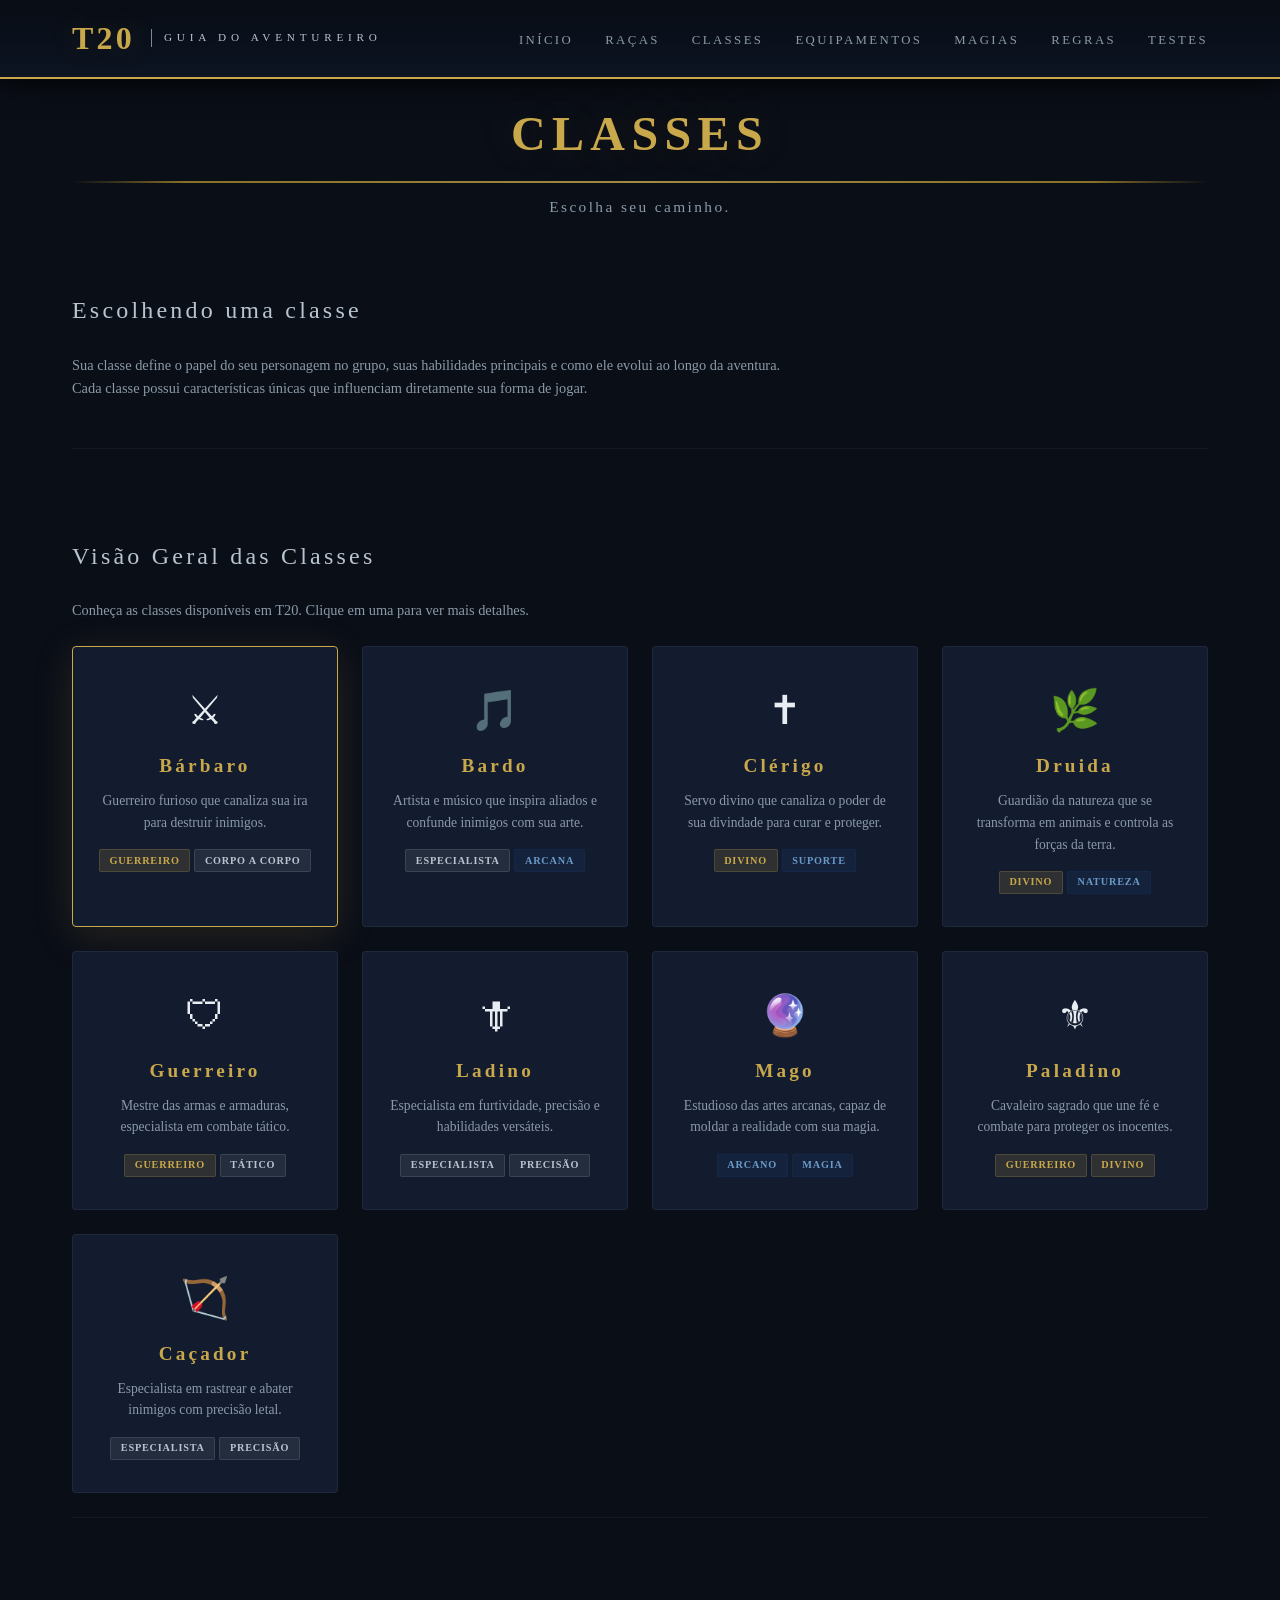
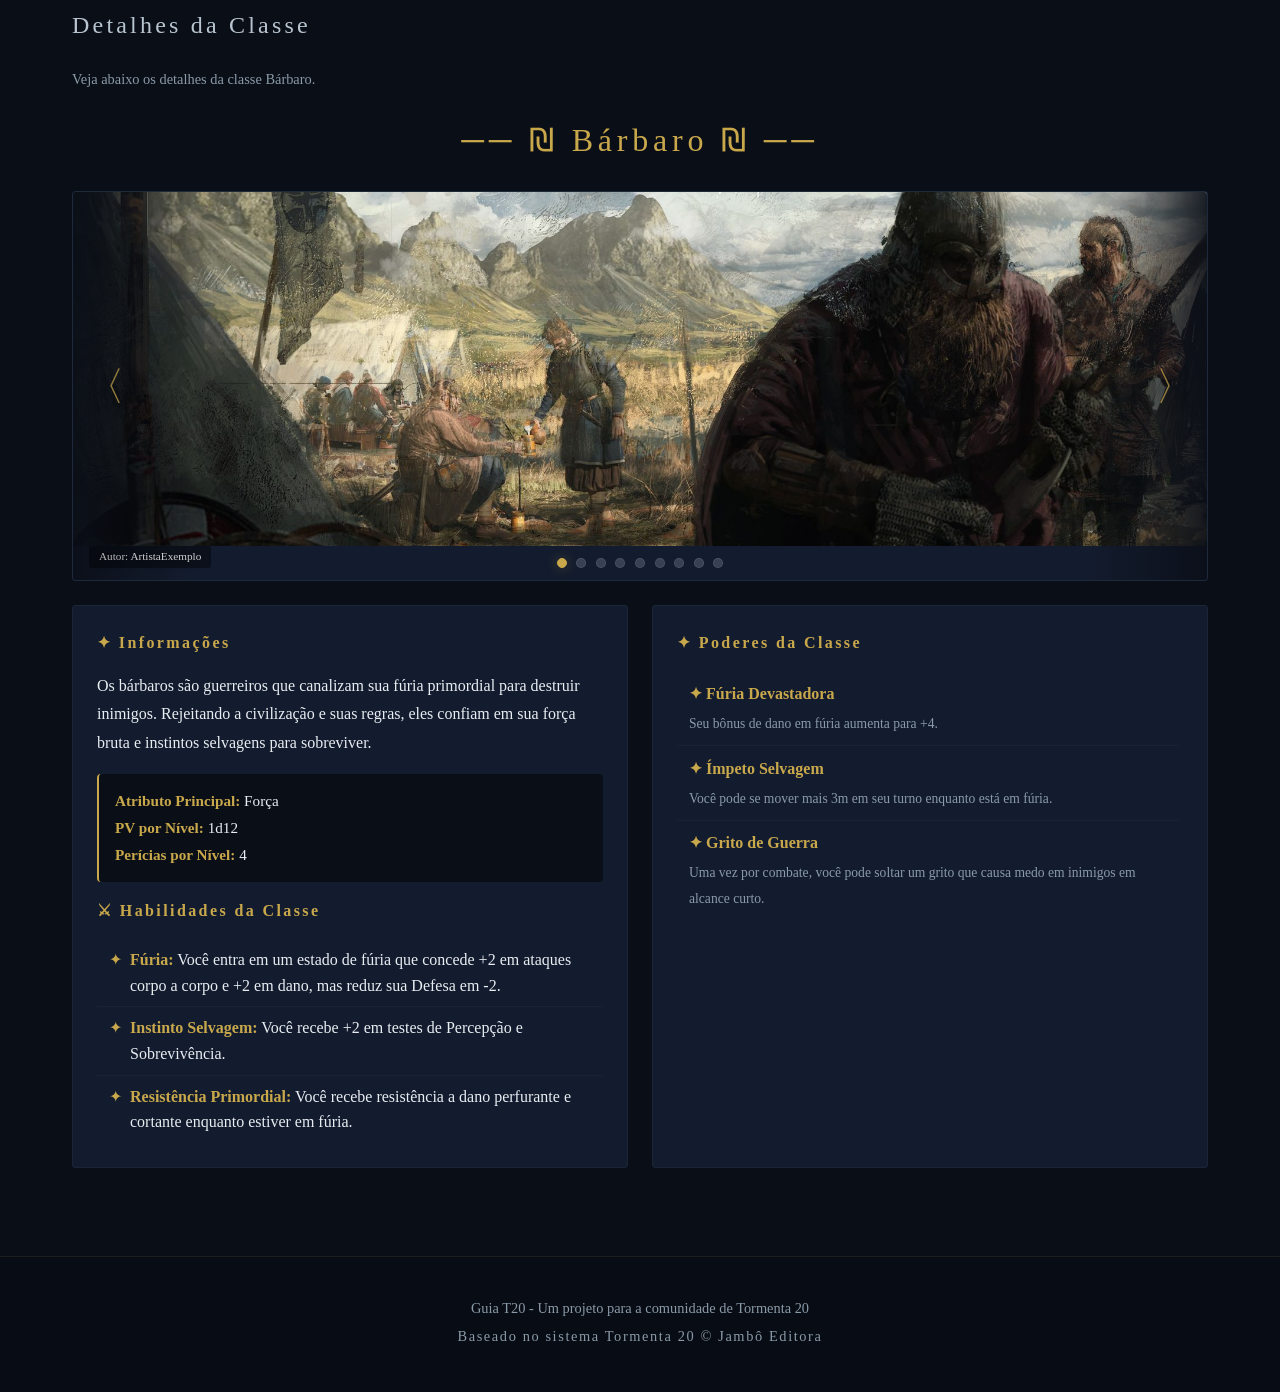
==== pages/classes.html @ eda37a58 "fix dos href 6" ====
<!DOCTYPE html>
<html lang="pt-BR">
<head>
    <meta charset="UTF-8" />
    <meta name="viewport" content="width=device-width, initial-scale=1.0" />
    <title>Classes - Guia T20</title>
    <link rel="stylesheet" href="/styles/general-styles.css" />
    <base href="/t20prototipo/">
</head>
<body>
    <!-- Placeholder para o Header -->
    <div id="header-placeholder"></div>

    <!-- Conteúdo principal -->
    <main>
        <div class="container">
            <!-- ============================================ -->
            <!-- TÍTULO DA PÁGINA -->
            <!-- ============================================ -->
            <div class="page-header">
                <h1>Classes</h1>
                <div class="title-divider"></div>
                <p class="title-subtitle">Escolha seu caminho.</p>
            </div>

            <!-- ============================================ -->
            <!-- Definições iniciais para os jogadores -->
            <!-- ============================================ -->
            <section class="general-section">
                <h2>Escolhendo uma classe</h2>
                <p class="section-description">
                    Sua classe define o papel do seu personagem no grupo, suas habilidades principais e como ele evolui ao longo da aventura.
                    <br>Cada classe possui características únicas que influenciam diretamente sua forma de jogar.
                </p>
            </section>

            <!-- ============================================ -->
            <!-- CARDS DE CLASSES (VISÃO GERAL) -->
            <!-- ============================================ -->
            <section class="general-section">
                <h2>Visão Geral das Classes</h2>
                <p class="section-description">
                    Conheça as classes disponíveis em T20. Clique em uma para ver mais detalhes.
                </p>

                <div class="general-grid max-3">
                    <div class="feature-card classe-card" data-classe="barbaro">
                        <div class="feature-icon">⚔</div>
                        <h3>Bárbaro</h3>
                        <p>Guerreiro furioso que canaliza sua ira para destruir inimigos.</p>
                        <div style="margin-top: 0.75rem;">
                            <span class="tag tag-gold">Guerreiro</span>
                            <span class="tag tag-silver">Corpo a Corpo</span>
                        </div>
                    </div>

                    <div class="feature-card classe-card" data-classe="bardo">
                        <div class="feature-icon">🎵</div>
                        <h3>Bardo</h3>
                        <p>Artista e músico que inspira aliados e confunde inimigos com sua arte.</p>
                        <div style="margin-top: 0.75rem;">
                            <span class="tag tag-silver">Especialista</span>
                            <span class="tag tag-blue">Arcana</span>
                        </div>
                    </div>

                    <div class="feature-card classe-card" data-classe="clerigo">
                        <div class="feature-icon">✝</div>
                        <h3>Clérigo</h3>
                        <p>Servo divino que canaliza o poder de sua divindade para curar e proteger.</p>
                        <div style="margin-top: 0.75rem;">
                            <span class="tag tag-gold">Divino</span>
                            <span class="tag tag-blue">Suporte</span>
                        </div>
                    </div>

                    <div class="feature-card classe-card" data-classe="druida">
                        <div class="feature-icon">🌿</div>
                        <h3>Druida</h3>
                        <p>Guardião da natureza que se transforma em animais e controla as forças da terra.</p>
                        <div style="margin-top: 0.75rem;">
                            <span class="tag tag-gold">Divino</span>
                            <span class="tag tag-blue">Natureza</span>
                        </div>
                    </div>

                    <div class="feature-card classe-card" data-classe="guerreiro">
                        <div class="feature-icon">🛡</div>
                        <h3>Guerreiro</h3>
                        <p>Mestre das armas e armaduras, especialista em combate tático.</p>
                        <div style="margin-top: 0.75rem;">
                            <span class="tag tag-gold">Guerreiro</span>
                            <span class="tag tag-silver">Tático</span>
                        </div>
                    </div>

                    <div class="feature-card classe-card" data-classe="ladino">
                        <div class="feature-icon">🗡</div>
                        <h3>Ladino</h3>
                        <p>Especialista em furtividade, precisão e habilidades versáteis.</p>
                        <div style="margin-top: 0.75rem;">
                            <span class="tag tag-silver">Especialista</span>
                            <span class="tag tag-silver">Precisão</span>
                        </div>
                    </div>

                    <div class="feature-card classe-card" data-classe="mago">
                        <div class="feature-icon">🔮</div>
                        <h3>Mago</h3>
                        <p>Estudioso das artes arcanas, capaz de moldar a realidade com sua magia.</p>
                        <div style="margin-top: 0.75rem;">
                            <span class="tag tag-blue">Arcano</span>
                            <span class="tag tag-blue">Magia</span>
                        </div>
                    </div>

                    <div class="feature-card classe-card" data-classe="paladino">
                        <div class="feature-icon">⚜</div>
                        <h3>Paladino</h3>
                        <p>Cavaleiro sagrado que une fé e combate para proteger os inocentes.</p>
                        <div style="margin-top: 0.75rem;">
                            <span class="tag tag-gold">Guerreiro</span>
                            <span class="tag tag-gold">Divino</span>
                        </div>
                    </div>

                    <div class="feature-card classe-card" data-classe="caçador">
                        <div class="feature-icon">🏹</div>
                        <h3>Caçador</h3>
                        <p>Especialista em rastrear e abater inimigos com precisão letal.</p>
                        <div style="margin-top: 0.75rem;">
                            <span class="tag tag-silver">Especialista</span>
                            <span class="tag tag-silver">Precisão</span>
                        </div>
                    </div>
                </div>
            </section>

            <!-- ============================================ -->
            <!-- DETALHES DA CLASSE SELECIONADA -->
            <!-- ============================================ -->
            <section class="general-section">
                <h2>Detalhes da Classe</h2>
                <p class="section-description" id="classe-detalhe-desc">
                    Selecione uma classe acima para ver seus detalhes.
                </p>

                <!-- Título da Classe com Enfeites -->
                <div style="text-align: center; margin-bottom: 1.5rem;">
                    <h2 id="classe-titulo" style="color: var(--gold); font-size: 2rem; letter-spacing: 0.3rem; font-weight: 400;">
                        ── ₪ Selecione uma Classe ₪ ──
                    </h2>
                </div>

                <!-- Carousel de Imagens da Classe -->
                <div class="raca-imagem-carousel" id="classe-imagem-carousel">
                    <button class="carousel-btn prev" id="classe-imagem-prev" aria-label="Anterior">〈</button>
                    <div class="carousel-track" id="classe-imagem-track">
                        <div class="carousel-slide">
                            <img src="/imgs/banner/classe-placeholder.jpg" alt="Classe" />
                        </div>
                    </div>
                    <button class="carousel-btn next" id="classe-imagem-next" aria-label="Próximo">〉</button>
                    
                    <div class="credito-autor" id="classe-credito-autor">
                        Autor: <a href="#" id="classe-credito-link" target="_blank">Artista</a>
                    </div>
                    
                    <div class="carousel-dots" id="classe-imagem-dots"></div>
                </div>

                <!-- Grid de Informações da Classe -->
                <div class="raca-info-grid" id="classe-info-grid">
                    <!-- Coluna Esquerda: Informações Básicas -->
                    <div class="raca-info-col" id="classe-info-col">
                        <h4>✦ Informações</h4>
                        <p id="classe-descricao">
                            Selecione uma classe para ver suas informações.
                        </p>
                        <div class="modificadores-box">
                            <p><strong style="color: var(--gold);">Atributo Principal:</strong> <span id="classe-atributo">-</span></p>
                            <p><strong style="color: var(--gold);">PV por Nível:</strong> <span id="classe-pv">-</span></p>
                            <p><strong style="color: var(--gold);">Perícias por Nível:</strong> <span id="classe-pericias">-</span></p>
                        </div>
                        <h4 style="margin-top: 1rem;">⚔ Habilidades da Classe</h4>
                        <div id="classe-habilidades">
                            <div class="raca-habilidade-item">
                                <span class="bullet">✦</span>
                                <span><strong>Selecione uma classe</strong> para ver suas habilidades.</span>
                            </div>
                        </div>
                    </div>

                    <!-- Coluna Direita: Poderes da Classe -->
                    <div class="raca-info-col" id="classe-poderes-col">
                        <h4>✦ Poderes da Classe</h4>
                        <div class="raca-poder-lista" id="classe-poderes">
                            <div class="raca-poder-item">
                                <span class="poder-nome">✦ Selecione uma classe</span>
                                <span class="poder-descricao">para ver seus poderes disponíveis.</span>
                            </div>
                        </div>
                    </div>
                </div>
            </section>
        </div>
    </main>

    <!-- Placeholder para o Footer -->
    <div id="footer-placeholder"></div>

    <!-- Scripts -->
    <script src="/scripts/components.js"></script>
    <script src="/scripts/main.js"></script>
    <script src="/scripts/classes.js"></script>
</body>
</html>
---- styles/general-styles.css ----
/* styles/general-styles.css */

/* ============================================ */
/* RESET E BASE */
/* ============================================ */
* {
    margin: 0;
    padding: 0;
    box-sizing: border-box;
}

@import url('https://fonts.googleapis.com/css2?family=Cinzel:wght@400;700;900&family=Georgia&display=swap');

:root {
    /* Cores */
    --bg-primary: #0a0e17;
    --bg-secondary: #0f1625;
    --bg-card: #131c2e;
    --bg-header: #080c14;
    --gold: #c9a84c;
    --gold-dark: #a8892a;
    --silver: #b8c4d0;
    --silver-dark: #7a8a9a;
    --text-light: #e8edf2;
    --text-muted: #8a9aa8;
    --border-gold: #c9a84c;
    --border-silver: #3a4a5a;
    --shadow-gold: rgba(201, 168, 76, 0.15);
    
    /* Espaçamento */
    --content-max-width: 1200px;
    --content-padding: 2rem;
    --header-height: 80px;
}

body {
    background-color: var(--bg-primary);
    color: var(--text-light);
    font-family: 'Cinzel', serif;
    line-height: 1.6;
    min-height: 100vh;
    padding-top: var(--header-height);
}

/* ============================================ */
/* CONTAINER CENTRALIZADOR */
/* ============================================ */
.container {
    max-width: var(--content-max-width);
    margin: 0 auto;
    padding: 0 var(--content-padding);
    width: 100%;
}

/* ============================================ */
/* HEADER FIXO */
/* ============================================ */
.nordic-header {
    background: linear-gradient(180deg, var(--bg-header) 0%, #0c1422 100%);
    border-bottom: 2px solid var(--border-gold);
    padding: 0.8rem 0;
    position: fixed;
    top: 0;
    left: 0;
    right: 0;
    z-index: 1000;
    box-shadow: 0 4px 30px rgba(0, 0, 0, 0.8);
    backdrop-filter: blur(10px);
}

.header-container {
    max-width: var(--content-max-width);
    margin: 0 auto;
    padding: 0 var(--content-padding);
    display: flex;
    justify-content: space-between;
    align-items: center;
    flex-wrap: wrap;
    gap: 0.5rem;
}

.logo-container {
    display: flex;
    align-items: center;
    gap: 1rem;
    flex-wrap: wrap;
}

.logo-text {
    font-size: 2rem;
    font-weight: 900;
    color: var(--gold);
    letter-spacing: 0.2rem;
    text-shadow: 0 0 30px rgba(201, 168, 76, 0.2);
}

.logo-subtitle {
    font-size: 0.7rem;
    color: var(--silver);
    letter-spacing: 0.3rem;
    text-transform: uppercase;
    border-left: 1px solid var(--silver-dark);
    padding-left: 0.75rem;
}

.main-nav ul {
    display: flex;
    list-style: none;
    gap: 2rem;
    flex-wrap: wrap;
}

.main-nav a {
    font-size: 0.8rem;
    text-transform: uppercase;
    letter-spacing: 0.15rem;
    padding: 0.5rem 0;
    border-bottom: 2px solid transparent;
    transition: all 0.3s ease;
    color: var(--text-muted);
    white-space: nowrap;
}

.main-nav a:hover,
.main-nav a.active {
    color: var(--gold);
    border-bottom-color: var(--gold);
}

/* ============================================ */
/* HERO SECTION */
/* ============================================ */
.hero-section {
    min-height: 70vh;
    display: flex;
    align-items: center;
    justify-content: center;
    text-align: center;
    padding: 4rem var(--content-padding);
    background: 
        radial-gradient(ellipse at 30% 40%, rgba(25, 60, 120, 0.15) 0%, transparent 60%),
        radial-gradient(ellipse at 70% 60%, rgba(201, 168, 76, 0.05) 0%, transparent 50%),
        var(--bg-primary);
    border-bottom: 1px solid rgba(201, 168, 76, 0.15);
    position: relative;
}

.hero-section::before {
    content: '';
    position: absolute;
    top: 0;
    left: 0;
    right: 0;
    bottom: 0;
    background: 
        radial-gradient(ellipse at 50% 100%, rgba(25, 60, 120, 0.08) 0%, transparent 70%);
    pointer-events: none;
}

.hero-content {
    max-width: 800px;
    position: relative;
    z-index: 1;
    width: 100%;
}

.hero-content h1 {
    font-size: clamp(2rem, 6vw, 4rem);
    font-weight: 900;
    color: var(--gold);
    text-shadow: 0 0 60px rgba(201, 168, 76, 0.15);
    letter-spacing: 0.5rem;
    margin-bottom: 0.5rem;
}

.hero-divider {
    color: var(--gold-dark);
    font-size: 1.2rem;
    letter-spacing: 0.5rem;
    margin: 1rem 0;
}

.hero-subtitle {
    font-size: clamp(1rem, 2vw, 1.2rem);
    color: var(--text-light);
    max-width: 650px;
    margin: 0 auto;
    line-height: 1.8;
    padding: 0 1rem;
}

/* ============================================ */
/* CONSTRUCTION SECTION */
/* ============================================ */
.construction-section {
    padding: 3rem var(--content-padding);
}

.construction-card {
    background: var(--bg-card);
    border: 1px solid var(--border-silver);
    padding: clamp(1.5rem, 4vw, 2.5rem);
    text-align: center;
    border-radius: 4px;
    position: relative;
    box-shadow: 0 8px 40px rgba(0, 0, 0, 0.4);
    max-width: 800px;
    margin: 0 auto;
}

.construction-card::before {
    content: '';
    position: absolute;
    top: -1px;
    left: 20%;
    right: 20%;
    height: 2px;
    background: linear-gradient(90deg, transparent, var(--gold), transparent);
}

.construction-card h2 {
    color: var(--gold);
    font-size: clamp(1.5rem, 3vw, 2rem);
    letter-spacing: 0.3rem;
    margin-bottom: 1rem;
}

.construction-card p {
    color: var(--text-muted);
    font-size: clamp(0.9rem, 1.5vw, 1rem);
    max-width: 600px;
    margin: 0 auto 1.5rem auto;
}

.progress-indicator {
    display: flex;
    align-items: center;
    gap: 1rem;
    justify-content: center;
    flex-wrap: wrap;
}

.progress-bar {
    width: clamp(150px, 30vw, 200px);
    height: 4px;
    background: #1a2a3a;
    border-radius: 2px;
    overflow: hidden;
}

.progress-fill {
    height: 100%;
    background: linear-gradient(90deg, var(--gold-dark), var(--gold));
    border-radius: 2px;
    transition: width 1s ease;
}

.progress-text {
    font-size: 0.8rem;
    color: var(--silver);
    letter-spacing: 0.1rem;
}

/* ============================================ */
/* FEATURES / CARDS */
/* ============================================ */
.features-section {
    padding: 4rem var(--content-padding);
}

.features-section h2 {
    text-align: center;
    font-size: clamp(1.8rem, 4vw, 2.5rem);
    color: var(--silver);
    letter-spacing: 0.4rem;
    margin-bottom: 3rem;
    text-transform: uppercase;
    font-weight: 400;
}

.features-grid {
    display: grid;
    grid-template-columns: repeat(auto-fit, minmax(220px, 1fr));
    gap: 2rem;
    max-width: var(--content-max-width);
    margin: 0 auto;
}

.feature-card {
    background: var(--bg-card);
    border: 1px solid rgba(58, 74, 90, 0.3);
    padding: 2rem 1.5rem;
    text-align: center;
    transition: all 0.3s ease;
    border-radius: 4px;
}

.feature-card:hover {
    border-color: var(--gold);
    transform: translateY(-4px);
    box-shadow: 0 8px 40px rgba(201, 168, 76, 0.08);
}

.feature-icon {
    font-size: 2.5rem;
    margin-bottom: 0.5rem;
    display: block;
}

.feature-card h3 {
    color: var(--gold);
    font-size: 1.2rem;
    letter-spacing: 0.2rem;
    margin-bottom: 0.5rem;
}

.feature-card p {
    color: var(--text-muted);
    font-size: 0.85rem;
    line-height: 1.6;
}

/* ============================================ */
/* CALL TO ACTION */
/* ============================================ */
.call-to-action {
    padding: 4rem var(--content-padding);
    text-align: center;
    border-top: 1px solid rgba(201, 168, 76, 0.15);
    border-bottom: 1px solid rgba(201, 168, 76, 0.15);
    background: linear-gradient(180deg, transparent 0%, rgba(25, 60, 120, 0.05) 50%, transparent 100%);
}

.cta-content {
    max-width: var(--content-max-width);
    margin: 0 auto;
}

.cta-content p {
    font-size: clamp(1.2rem, 2.5vw, 1.4rem);
    color: var(--text-light);
    margin-bottom: 2rem;
}

.cta-buttons {
    display: flex;
    gap: 1.5rem;
    justify-content: center;
    flex-wrap: wrap;
}

.cta-btn {
    padding: 0.8rem 2.5rem;
    font-family: 'Cinzel', serif;
    font-size: clamp(0.8rem, 1.2vw, 0.9rem);
    text-transform: uppercase;
    letter-spacing: 0.2rem;
    border: 1px solid;
    transition: all 0.3s ease;
    cursor: pointer;
    border-radius: 2px;
}

.cta-btn.primary {
    background: var(--gold);
    color: var(--bg-primary);
    border-color: var(--gold);
}

.cta-btn.primary:hover {
    background: transparent;
    color: var(--gold);
    border-color: var(--gold);
}

.cta-btn.secondary {
    background: transparent;
    color: var(--silver);
    border-color: var(--silver-dark);
}

.cta-btn.secondary:hover {
    background: var(--silver);
    color: var(--bg-primary);
    border-color: var(--silver);
}

/* ============================================ */
/* FOOTER */
/* ============================================ */
.nordic-footer {
    background: var(--bg-header);
    border-top: 1px solid rgba(201, 168, 76, 0.1);
    padding: 2.5rem var(--content-padding);
    text-align: center;
}

.footer-content {
    max-width: 800px;
    margin: 0 auto;
}

.footer-content p {
    color: var(--text-muted);
    font-size: clamp(0.8rem, 1.2vw, 0.9rem);
    margin-bottom: 0.3rem;
}

.footer-small {
    font-size: clamp(0.6rem, 1vw, 0.7rem);
    color: #4a5a6a;
    letter-spacing: 0.1rem;
}

/* ============================================ */
/* TABELAS - TOTALMENTE ADAPTÁVEIS */
/* ============================================ */
.table-container {
    overflow-x: auto;
    margin: 1.5rem 0;
    border-radius: 4px;
    border: 1px solid rgba(58, 74, 90, 0.3);
    background: var(--bg-card);
    box-shadow: 0 4px 20px rgba(0, 0, 0, 0.3);
    width: 100%;
}

.table-container table {
    width: 100%;
    border-collapse: collapse;
    font-family: 'Cinzel', serif;
    font-size: clamp(0.75rem, 1.2vw, 0.85rem);
}

.table-container thead {
    background: linear-gradient(180deg, var(--bg-header), #0c1422);
    border-bottom: 2px solid var(--border-gold);
}

.table-container th {
    color: var(--gold);
    font-weight: 700;
    text-transform: uppercase;
    letter-spacing: 0.1rem;
    padding: 0.8rem 1rem;
    text-align: left;
    font-size: clamp(0.65rem, 1vw, 0.75rem);
    border-right: 1px solid rgba(58, 74, 90, 0.2);
    white-space: nowrap;
}

.table-container th:last-child {
    border-right: none;
}

.table-container td {
    padding: 0.7rem 1rem;
    border-bottom: 1px solid rgba(58, 74, 90, 0.15);
    color: var(--text-light);
    vertical-align: middle;
}

.table-container tbody tr {
    transition: background-color 0.2s ease;
    cursor: default;
}

.table-container tbody tr:hover {
    background-color: rgba(201, 168, 76, 0.05);
}

.table-container tbody tr:nth-child(even) {
    background-color: rgba(255, 255, 255, 0.02);
}

.table-container tbody tr:nth-child(even):hover {
    background-color: rgba(201, 168, 76, 0.05);
}

.table-container tbody tr:last-child td {
    border-bottom: none;
}

/* Colunas com largura automática baseada no conteúdo */
.table-container th.col-auto,
.table-container td.col-auto {
    width: 1%;
    white-space: nowrap;
}

/* Modificador para tabelas compactas (poucas colunas) */
.table-container.table-compact {
    max-width: 100%;
}

.table-container.table-compact table {
    width: auto;
    min-width: unset;
}

.table-container.table-compact th,
.table-container.table-compact td {
    white-space: nowrap;
    padding: 0.7rem 1.2rem;
}

.table-container.table-compact th:first-child,
.table-container.table-compact td:first-child {
    padding-right: 2rem;
}

/* Modificadores de largura máxima (opcionais) */
.table-container.table-sm {
    max-width: 650px;
}

.table-container.table-lg {
    max-width: 1100px;
}

.table-container.table-full {
    max-width: 100%;
}

/* Alinhamento */
.table-container.table-left {
    margin-left: 0;
    margin-right: auto;
}

.table-container .col-center {
    text-align: center;
}

.table-container .col-right {
    text-align: right;
}

.table-container .col-gold {
    color: var(--gold);
    font-weight: 700;
}

/* ============================================ */
/* TAGS - GLOBAIS */
/* ============================================ */
.tag {
    display: inline-block;
    padding: 0.15rem 0.6rem;
    border-radius: 2px;
    font-size: clamp(0.55rem, 0.8vw, 0.65rem);
    text-transform: uppercase;
    letter-spacing: 0.05rem;
    font-weight: 700;
    white-space: nowrap;
}

.tag-gold {
    background: rgba(201, 168, 76, 0.15);
    color: var(--gold);
    border: 1px solid rgba(201, 168, 76, 0.2);
}

.tag-silver {
    background: rgba(184, 196, 208, 0.1);
    color: var(--silver);
    border: 1px solid rgba(184, 196, 208, 0.15);
}

.tag-blue {
    background: rgba(25, 60, 120, 0.2);
    color: #6a9ac8;
    border: 1px solid rgba(25, 60, 120, 0.2);
}

/* ============================================ */
/* GRIDS GENÉRICAS */
/* ============================================ */
.general-grid {
    display: grid;
    grid-template-columns: repeat(auto-fit, minmax(280px, 1fr));
    gap: 1.5rem;
}

/* Grid com número máximo de colunas definido */
.general-grid.max-2 {
    grid-template-columns: repeat(auto-fit, minmax(280px, 1fr));
}

.general-grid.max-3 {
    grid-template-columns: repeat(auto-fit, minmax(240px, 1fr));
}

.general-grid.max-4 {
    grid-template-columns: repeat(auto-fit, minmax(200px, 1fr));
}

/* Grid com 2 colunas fixas (para layout lado a lado) */
.general-grid.two-col {
    grid-template-columns: 1fr 1fr;
}

.general-grid .general-item {
    background: var(--bg-card);
    border: 1px solid rgba(58, 74, 90, 0.2);
    padding: 1.5rem;
    border-radius: 4px;
    transition: all 0.3s ease;
}

.general-grid .general-item:hover {
    border-color: var(--gold);
    transform: translateY(-2px);
}

/* ============================================ */
/* SEÇÕES GENÉRICAS */
/* ============================================ */
.general-section {
    margin-bottom: 4rem;
    padding: 1.5rem 0;
    border-bottom: 1px solid rgba(58, 74, 90, 0.2);
}

.general-section:last-child {
    border-bottom: none;
}

.general-section h2 {
    color: var(--silver);
    font-size: clamp(1.3rem, 2.5vw, 1.5rem);
    letter-spacing: 0.2rem;
    margin-bottom: 1.5rem;
    font-weight: 400;
}

.general-section .section-description {
    color: var(--text-muted);
    font-size: clamp(0.85rem, 1.2vw, 0.9rem);
    margin-bottom: 1.5rem;
    max-width: 800px;
}

/* ============================================ */
/* SCROLLBAR PERSONALIZADA */
/* ============================================ */
.table-container::-webkit-scrollbar {
    height: 6px;
}

.table-container::-webkit-scrollbar-track {
    background: var(--bg-primary);
    border-radius: 3px;
}

.table-container::-webkit-scrollbar-thumb {
    background: var(--gold-dark);
    border-radius: 3px;
}

.table-container::-webkit-scrollbar-thumb:hover {
    background: var(--gold);
}

/* ============================================ */
/* CLASSES GERAIS */
/* ============================================ */
a {
    color: var(--gold);
    text-decoration: none;
    transition: color 0.3s ease;
}

a:hover {
    color: var(--silver);
}

.highlight-gold {
    color: var(--gold);
    font-weight: 700;
}

.highlight-silver {
    color: var(--silver);
    font-weight: 700;
}

.text-muted {
    color: var(--text-muted);
}

/* ============================================ */
/* TÍTULOS DE PÁGINA */
/* ============================================ */
.page-header {
    text-align: center;
    margin-bottom: 3rem;
    padding-top: 1rem;
}

.page-header h1 {
    font-size: clamp(2rem, 5vw, 3rem);
    font-weight: 900;
    color: var(--gold);
    text-shadow: 0 0 40px rgba(201, 168, 76, 0.15);
    letter-spacing: clamp(0.2rem, 0.5vw, 0.4rem);
    margin-bottom: 0.5rem;
    text-transform: uppercase;
}

.page-header .title-divider {
    width: 100%;
    height: 2px;
    background: linear-gradient(90deg, 
        transparent 0%, 
        var(--gold-dark) 10%,
        var(--gold) 50%,
        var(--gold-dark) 90%,
        transparent 100%
    );
    margin: 0.5rem auto 0 auto;
    opacity: 0.8;
}

.page-header .title-subtitle {
    color: var(--text-muted);
    font-size: clamp(0.85rem, 1.2vw, 1rem);
    letter-spacing: 0.15rem;
    margin-top: 0.75rem;
    font-weight: 400;
}

.page-header.page-header-sm h1 {
    font-size: clamp(1.8rem, 3vw, 2.2rem);
    letter-spacing: clamp(0.2rem, 0.3vw, 0.3rem);
}

.page-header.page-header-sm .title-subtitle {
    font-size: clamp(0.75rem, 1vw, 0.85rem);
}

/* ============================================ */
/* RESPONSIVIDADE - TABLET */
/* ============================================ */
@media (max-width: 1024px) {
    :root {
        --content-padding: 1.5rem;
    }

    .general-grid.max-4 {
        grid-template-columns: repeat(auto-fit, minmax(220px, 1fr));
    }
}

@media (max-width: 768px) {
    :root {
        --content-padding: 1rem;
        --header-height: 120px;
    }

    body {
        padding-top: var(--header-height);
    }

    /* Header */
    .header-container {
        flex-direction: column;
        gap: 0.5rem;
    }

    .logo-container {
        justify-content: center;
    }

    .logo-subtitle {
        border-left: none;
        padding-left: 0;
    }

    .main-nav ul {
        gap: 1rem;
        justify-content: center;
    }

    .main-nav a {
        font-size: 0.7rem;
    }

    /* Grids */
    .general-grid {
        grid-template-columns: repeat(auto-fit, minmax(240px, 1fr));
    }

    .general-grid.max-3 {
        grid-template-columns: repeat(auto-fit, minmax(200px, 1fr));
    }

    .general-grid.max-4 {
        grid-template-columns: repeat(auto-fit, minmax(180px, 1fr));
    }

    .general-grid.two-col {
        grid-template-columns: 1fr;
        gap: 2rem;
    }

    .features-grid {
        grid-template-columns: repeat(auto-fit, minmax(200px, 1fr));
        gap: 1.5rem;
    }

    /* Tabelas */
    .table-container {
        max-width: 100%;
        margin-left: 0;
        margin-right: 0;
    }
    
    .table-container table {
        font-size: 0.75rem;
    }
    
    .table-container th,
    .table-container td {
        padding: 0.5rem 0.7rem;
    }

    .table-container.table-compact th,
    .table-container.table-compact td {
        padding: 0.5rem 0.7rem;
    }

    /* Cards */
    .feature-card {
        padding: 1.5rem 1rem;
    }

    .feature-card h3 {
        font-size: 1rem;
    }

    /* Seções */
    .general-section {
        padding: 1rem 0;
        margin-bottom: 2rem;
    }

    .general-section h2 {
        font-size: 1.2rem;
    }
}

/* ============================================ */
/* RESPONSIVIDADE - MOBILE */
/* ============================================ */
@media (max-width: 480px) {
    :root {
        --content-padding: 0.75rem;
        --header-height: 140px;
    }

    body {
        padding-top: var(--header-height);
    }

    /* Header */
    .logo-text {
        font-size: 1.4rem;
    }

    .logo-subtitle {
        font-size: 0.6rem;
        letter-spacing: 0.2rem;
    }

    .main-nav ul {
        gap: 0.6rem;
    }

    .main-nav a {
        font-size: 0.6rem;
        letter-spacing: 0.1rem;
    }

    /* Grids - Mobile = 1 coluna */
    .general-grid {
        grid-template-columns: 1fr;
        gap: 1rem;
    }

    .general-grid.max-2,
    .general-grid.max-3,
    .general-grid.max-4 {
        grid-template-columns: 1fr;
    }

    .general-grid.two-col {
        grid-template-columns: 1fr;
        gap: 1.5rem;
    }

    .features-grid {
        grid-template-columns: 1fr;
        gap: 1rem;
    }

    /* Tabelas */
    .table-container table {
        font-size: 0.65rem;
    }
    
    .table-container th,
    .table-container td {
        padding: 0.4rem 0.5rem;
    }

    .table-container.table-compact th,
    .table-container.table-compact td {
        padding: 0.4rem 0.5rem;
        font-size: 0.6rem;
    }

    /* Tags */
    .tag {
        font-size: 0.5rem;
        padding: 0.1rem 0.4rem;
    }

    /* CTA */
    .cta-buttons {
        flex-direction: column;
        align-items: center;
    }

    .cta-btn {
        width: 100%;
        max-width: 280px;
        text-align: center;
        padding: 0.7rem 1.5rem;
        font-size: 0.8rem;
    }

    /* Cards */
    .feature-card {
        padding: 1.2rem 1rem;
    }

    .feature-icon {
        font-size: 2rem;
    }

    .feature-card h3 {
        font-size: 0.9rem;
        letter-spacing: 0.1rem;
    }

    .feature-card p {
        font-size: 0.8rem;
    }

    /* Construção */
    .construction-card {
        padding: 1.2rem;
    }

    .construction-card h2 {
        font-size: 1.3rem;
    }
}

/* ============================================ */
/* RESPONSIVIDADE - TELAS MUITO PEQUENAS */
/* ============================================ */
@media (max-width: 360px) {
    :root {
        --content-padding: 0.5rem;
        --header-height: 160px;
    }

    .main-nav ul {
        gap: 0.4rem;
    }

    .main-nav a {
        font-size: 0.55rem;
        letter-spacing: 0.05rem;
        padding: 0.3rem 0;
    }

    .logo-text {
        font-size: 1.2rem;
    }

    .hero-content h1 {
        font-size: 1.6rem;
        letter-spacing: 0.15rem;
    }

    .table-container table {
        font-size: 0.55rem;
    }
    
    .table-container th,
    .table-container td {
        padding: 0.3rem 0.4rem;
    }
}

/* ============================================ */
/* SWATCHES DE CORES (para páginas de teste) */
/* ============================================ */
.color-swatch {
    display: inline-block;
    width: 40px;
    height: 40px;
    border-radius: 4px;
    margin: 0.25rem;
    border: 1px solid rgba(255, 255, 255, 0.1);
}

/* ============================================ */
/* CAROUSEL DE ATRIBUTOS */
/* ============================================ */
.atributos-carousel {
    position: relative;
    overflow: hidden;
    padding: 0 40px;
    margin: 0 -20px;
}

.atributos-carousel .carousel-track {
    display: flex;
    transition: transform 0.5s ease;
    gap: 1.5rem;
    padding: 0.5rem 0;
}

.atributos-carousel .carousel-slide {
    flex: 0 0 calc(33.333% - 1rem);
    min-width: 0;
}

.atributos-carousel .carousel-slide .feature-card {
    height: 100%;
    display: flex;
    flex-direction: column;
    height: 100%;
    min-height: 280px;
}

.atributos-carousel .carousel-slide .feature-card p {
    flex: 1;
}

/* Setas do carousel de atributos - sem fundo circular */
.atributos-carousel .carousel-btn {
    position: absolute;
    top: 45.6%;
    transform: translateY(-50%);
    background: transparent;
    border: none;
    color: var(--gold);
    font-size: 2.5rem;
    cursor: pointer;
    z-index: 10;
    padding: 0 8px;
    transition: all 0.3s ease;
    opacity: 0.7;
    text-shadow: 0 0 20px rgba(0, 0, 0, 0.8);
}

.atributos-carousel .carousel-btn:hover {
    opacity: 1;
    transform: translateY(-50%) scale(1.1);
    color: var(--gold);
    text-shadow: 0 0 30px rgba(201, 168, 76, 0.3);
}

.atributos-carousel .carousel-btn:disabled {
    opacity: 0;
    pointer-events: none;
}

.atributos-carousel .carousel-btn.prev {
    left: 0;
}

.atributos-carousel .carousel-btn.next {
    right: 0;
}

/* Degrade nas bordas para indicar mais conteúdo */
.atributos-carousel::before {
    content: '';
    position: absolute;
    top: 0;
    left: 0;
    width: 60px;
    height: 100%;
    background: linear-gradient(to right, var(--bg-primary), transparent);
    z-index: 5;
    pointer-events: none;
    opacity: 0;
    transition: opacity 0.3s ease;
}

.atributos-carousel::after {
    content: '';
    position: absolute;
    top: 0;
    right: 0;
    width: 60px;
    height: 100%;
    background: linear-gradient(to left, var(--bg-primary), transparent);
    z-index: 5;
    pointer-events: none;
    opacity: 0;
    transition: opacity 0.3s ease;
}

.atributos-carousel.show-left::before {
    opacity: 1;
}

.atributos-carousel.show-right::after {
    opacity: 1;
}

/* Dots do carousel de atributos */
.atributos-carousel .carousel-dots {
    display: flex;
    justify-content: center;
    gap: 0.6rem;
    padding: 1rem 0 0.5rem 0;
}

.atributos-carousel .carousel-dot {
    width: 10px;
    height: 10px;
    border-radius: 50%;
    background: rgba(138, 154, 168, 0.3);
    border: 1px solid rgba(138, 154, 168, 0.2);
    cursor: pointer;
    transition: all 0.3s ease;
}

.atributos-carousel .carousel-dot:hover {
    background: rgba(201, 168, 76, 0.3);
}

.atributos-carousel .carousel-dot.active {
    background: var(--gold);
    border-color: var(--gold);
    box-shadow: 0 0 12px rgba(201, 168, 76, 0.3);
}

/* ============================================ */
/* RESPONSIVIDADE - CAROUSEL DE ATRIBUTOS */
/* ============================================ */
@media (max-width: 1024px) {
    .atributos-carousel .carousel-slide {
        flex: 0 0 calc(50% - 0.75rem);
    }
    
    .atributos-carousel {
        padding: 0 30px;
    }
}

@media (max-width: 768px) {
    .atributos-carousel .carousel-slide {
        flex: 0 0 100%;
    }
    
    .atributos-carousel {
        padding: 0 20px;
    }
    
    .atributos-carousel .carousel-btn {
        font-size: 2rem;
    }
    
    .atributos-carousel .carousel-slide .feature-card {
        min-height: 240px;
    }
}

@media (max-width: 480px) {
    .atributos-carousel {
        padding: 0 12px;
        margin: 0 -8px;
    }
    
    .atributos-carousel .carousel-btn {
        font-size: 1.6rem;
    }
    
    .atributos-carousel .carousel-slide .feature-card {
        min-height: 200px;
        padding: 1.2rem 1rem;
    }
}

/* ============================================ */
/* CAROUSEL DE IMAGENS - RAÇAS */
/* ============================================ */
/* Carousel de imagens - sem min-height fixo */
.raca-imagem-carousel {
    position: relative;
    border-radius: 4px;
    overflow: hidden;
    background: var(--bg-card);
    border: 1px solid rgba(58, 74, 90, 0.3);
}

.raca-imagem-carousel .carousel-track {
    display: flex;
    transition: transform 0.5s ease;
    /* Remove o min-height */
}

.raca-imagem-carousel .carousel-slide {
    flex: 0 0 100%;
    /* Remove o min-height */
    line-height: 0; /* Remove espaçamento extra abaixo da imagem */
}

.raca-imagem-carousel .carousel-slide img {
    width: 100%;
    height: auto;
    display: block;
}

/* Setas do carousel de imagens - sem fundo circular */
.raca-imagem-carousel .carousel-btn {
    position: absolute;
    top: 50%;
    transform: translateY(-50%);
    background: transparent;
    border: none;
    color: var(--gold);
    font-size: 2.5rem;
    cursor: pointer;
    z-index: 10;
    padding: 0 12px;
    transition: all 0.3s ease;
    opacity: 0.7;
    text-shadow: 0 0 30px rgba(0, 0, 0, 0.9);
}

.raca-imagem-carousel .carousel-btn:hover {
    opacity: 1;
    transform: translateY(-50%) scale(1.1);
    color: var(--gold);
    text-shadow: 0 0 40px rgba(201, 168, 76, 0.4);
}

.raca-imagem-carousel .carousel-btn:disabled {
    opacity: 0;
    pointer-events: none;
}

.raca-imagem-carousel .carousel-btn.prev {
    left: 0;
}

.raca-imagem-carousel .carousel-btn.next {
    right: 0;
}

/* Dots do carousel de imagens */
.raca-imagem-carousel .carousel-dots {
    display: flex;
    justify-content: center;
    gap: 0.6rem;
    padding: 0.75rem 0;
}

.raca-imagem-carousel .carousel-dot {
    width: 10px;
    height: 10px;
    border-radius: 50%;
    background: rgba(138, 154, 168, 0.3);
    border: 1px solid rgba(138, 154, 168, 0.2);
    cursor: pointer;
    transition: all 0.3s ease;
}

.raca-imagem-carousel .carousel-dot:hover {
    background: rgba(201, 168, 76, 0.3);
}

.raca-imagem-carousel .carousel-dot.active {
    background: var(--gold);
    border-color: var(--gold);
    box-shadow: 0 0 12px rgba(201, 168, 76, 0.3);
}

/* Degrade nas bordas para indicar mais conteúdo */
.raca-imagem-carousel::before {
    content: '';
    position: absolute;
    top: 0;
    left: 0;
    width: 120px;
    height: 100%;
    background: linear-gradient(to right, rgba(10, 14, 23, 0.9), transparent);
    z-index: 5;
    pointer-events: none;
    opacity: 0;
    transition: opacity 0.3s ease;
}

.raca-imagem-carousel::after {
    content: '';
    position: absolute;
    top: 0;
    right: 0;
    width: 120px;
    height: 100%;
    background: linear-gradient(to left, rgba(10, 14, 23, 0.9), transparent);
    z-index: 5;
    pointer-events: none;
    opacity: 0;
    transition: opacity 0.3s ease;
}

.raca-imagem-carousel.show-left::before {
    opacity: 1;
}

.raca-imagem-carousel.show-right::after {
    opacity: 1;
}

/* ============================================ */
/* CRÉDITO DO AUTOR */
/* ============================================ */
.credito-autor {
    position: absolute;
    bottom: 12px;
    left: 16px;
    z-index: 5;
    font-size: 0.7rem;
    color: rgba(255, 255, 255, 0.7);
    text-shadow: 0 1px 8px rgba(0, 0, 0, 0.9);
    background: rgba(0, 0, 0, 0.4);
    padding: 2px 10px;
    border-radius: 3px;
    backdrop-filter: blur(2px);
}

.credito-autor a {
    color: rgba(255, 255, 255, 0.8);
    text-decoration: none;
    transition: color 0.3s ease;
}

.credito-autor a:hover {
    color: var(--gold);
    text-decoration: underline;
}

/* ============================================ */
/* BARRA EXPANSÍVEL (DROPDOWN) */
/* ============================================ */
.raca-dropdown {
    background: var(--bg-header);
    border: 1px solid rgba(58, 74, 90, 0.3);
    border-top: none;
    border-radius: 0 0 4px 4px;
    cursor: pointer;
    transition: all 0.3s ease;
    position: relative;
    z-index: 20;
}

.raca-dropdown-header {
    display: flex;
    justify-content: center;
    align-items: center;
    padding: 0.6rem 1rem;
    gap: 0.5rem;
    color: var(--silver);
    font-size: 0.85rem;
    letter-spacing: 0.1rem;
    transition: all 0.3s ease;
}

.raca-dropdown-header:hover {
    color: var(--gold);
}

.raca-dropdown-header .seta {
    font-size: 1rem;
    transition: transform 0.3s ease;
    color: var(--gold);
}

.raca-dropdown-header .seta.open {
    transform: rotate(180deg);
}

.raca-dropdown-content {
    max-height: 0;
    overflow: hidden;
    transition: max-height 0.4s ease;
    background: var(--bg-primary);
    border-top: 1px solid rgba(58, 74, 90, 0.2);
    position: absolute;
    left: -1px;
    right: -1px;
    top: 100%;
    z-index: 30;
    border-radius: 0 0 4px 4px;
    box-shadow: 0 8px 30px rgba(0, 0, 0, 0.6);
}

.raca-dropdown-content.open {
    max-height: 400px;
    overflow-y: auto;
}

.raca-dropdown-item {
    padding: 0.6rem 1.5rem;
    color: var(--text-muted);
    transition: all 0.3s ease;
    border-left: 3px solid transparent;
    display: flex;
    justify-content: space-between;
    align-items: center;
    cursor: pointer;
}

.raca-dropdown-item:hover {
    background: rgba(201, 168, 76, 0.05);
    color: var(--text-light);
}

.raca-dropdown-item.active {
    color: var(--gold);
    border-left-color: var(--gold);
    background: rgba(201, 168, 76, 0.05);
}

.raca-dropdown-item .tag {
    font-size: 0.55rem;
}

/* Scrollbar para dropdown */
.raca-dropdown-content::-webkit-scrollbar {
    width: 4px;
}

.raca-dropdown-content::-webkit-scrollbar-track {
    background: var(--bg-primary);
}

.raca-dropdown-content::-webkit-scrollbar-thumb {
    background: var(--gold-dark);
    border-radius: 2px;
}

/* ============================================ */
/* GRID DE INFORMAÇÕES DA RAÇA */
/* ============================================ */
.raca-info-grid {
    display: grid;
    grid-template-columns: 1fr 1fr;
    gap: 1.5rem;
    margin-top: 1.5rem;
}

.raca-info-grid.single {
    grid-template-columns: 1fr;
    max-width: 100%;
}

.raca-info-grid.single .raca-info-col {
    max-width: 100%;
}

.raca-info-col {
    background: var(--bg-card);
    border: 1px solid rgba(58, 74, 90, 0.2);
    border-radius: 4px;
    padding: 1.5rem;
}

.raca-info-col h4 {
    color: var(--gold);
    font-size: 1rem;
    letter-spacing: 0.15rem;
    margin-bottom: 1rem;
}

.raca-info-col p {
    color: var(--text-light);
    line-height: 1.8;
    margin-bottom: 1rem;
}

/* Modificadores */
.raca-info-col .modificadores-box {
    background: var(--bg-primary);
    padding: 0.8rem 1rem;
    border-radius: 4px;
    border-left: 2px solid var(--gold);
    margin-bottom: 1rem;
}

.raca-info-col .modificadores-box p {
    margin-bottom: 0;
    color: var(--text-light);
    font-size: 0.95rem;
}

/* Habilidades */
.raca-habilidade-item {
    padding: 0.5rem 0.75rem;
    border-bottom: 1px solid rgba(58, 74, 90, 0.15);
    color: var(--text-light);
    display: flex;
    gap: 0.5rem;
    align-items: flex-start;
}

.raca-habilidade-item:last-child {
    border-bottom: none;
}

.raca-habilidade-item .bullet {
    color: var(--gold);
    flex-shrink: 0;
}

.raca-habilidade-item strong {
    color: var(--gold);
}

/* Poderes */
.raca-poder-item {
    padding: 0.6rem 0.75rem;
    border-bottom: 1px solid rgba(58, 74, 90, 0.15);
    color: var(--text-light);
}

.raca-poder-item:last-child {
    border-bottom: none;
}

.raca-poder-item .poder-nome {
    color: var(--gold);
    font-weight: 700;
    display: block;
    margin-bottom: 0.2rem;
}

.raca-poder-item .poder-descricao {
    color: var(--text-muted);
    font-size: 0.85rem;
    line-height: 1.6;
}

.raca-poder-item .poder-tag {
    display: inline-block;
    margin-top: 0.3rem;
}

/* Scroll para poderes */
.raca-poder-lista {
    max-height: 400px;
    overflow-y: auto;
    padding-right: 0.25rem;
}

.raca-poder-lista::-webkit-scrollbar {
    width: 4px;
}

.raca-poder-lista::-webkit-scrollbar-track {
    background: rgba(0, 0, 0, 0.2);
    border-radius: 2px;
}

.raca-poder-lista::-webkit-scrollbar-thumb {
    background: var(--gold-dark);
    border-radius: 2px;
}

/* ============================================ */
/* RESPONSIVIDADE - RAÇAS */
/* ============================================ */
@media (max-width: 768px) {
    .raca-info-grid {
        grid-template-columns: 1fr;
        gap: 1rem;
    }

    .raca-info-grid.single {
        max-width: 100%;
    }

    .raca-imagem-carousel .carousel-btn {
        width: 36px;
        height: 36px;
        font-size: 1.2rem;
    }

    .raca-imagem-carousel .carousel-btn.prev {
        left: 6px;
    }

    .raca-imagem-carousel .carousel-btn.next {
        right: 6px;
    }

    .credito-autor {
        font-size: 0.6rem;
        bottom: 8px;
        left: 10px;
        padding: 1px 8px;
    }

    .raca-dropdown-header {
        font-size: 0.75rem;
        padding: 0.4rem 0.8rem;
    }

    .raca-dropdown-item {
        padding: 0.4rem 1rem;
        font-size: 0.85rem;
    }

    .raca-info-col {
        padding: 1rem;
    }
}

@media (max-width: 480px) {
    .raca-imagem-carousel .carousel-btn {
        width: 30px;
        height: 30px;
        font-size: 1rem;
    }

    .raca-imagem-carousel .carousel-btn.prev {
        left: 4px;
    }

    .raca-imagem-carousel .carousel-btn.next {
        right: 4px;
    }

    .raca-dropdown-item {
        font-size: 0.75rem;
        padding: 0.3rem 0.8rem;
        flex-wrap: wrap;
        gap: 0.3rem;
    }

    .raca-info-col h4 {
        font-size: 0.85rem;
    }

    .raca-habilidade-item {
        font-size: 0.85rem;
        padding: 0.4rem 0.5rem;
    }

    .raca-poder-item .poder-descricao {
        font-size: 0.75rem;
    }
}

.color-swatch-gold { background: var(--gold); }
.color-swatch-gold-dark { background: var(--gold-dark); }
.color-swatch-silver { background: var(--silver); }
.color-swatch-silver-dark { background: var(--silver-dark); }
.color-swatch-bg-primary { background: var(--bg-primary); }
.color-swatch-bg-card { background: var(--bg-card); }
.color-swatch-bg-header { background: var(--bg-header); }
.color-swatch-text-light { background: var(--text-light); }
.color-swatch-text-muted { background: var(--text-muted); }
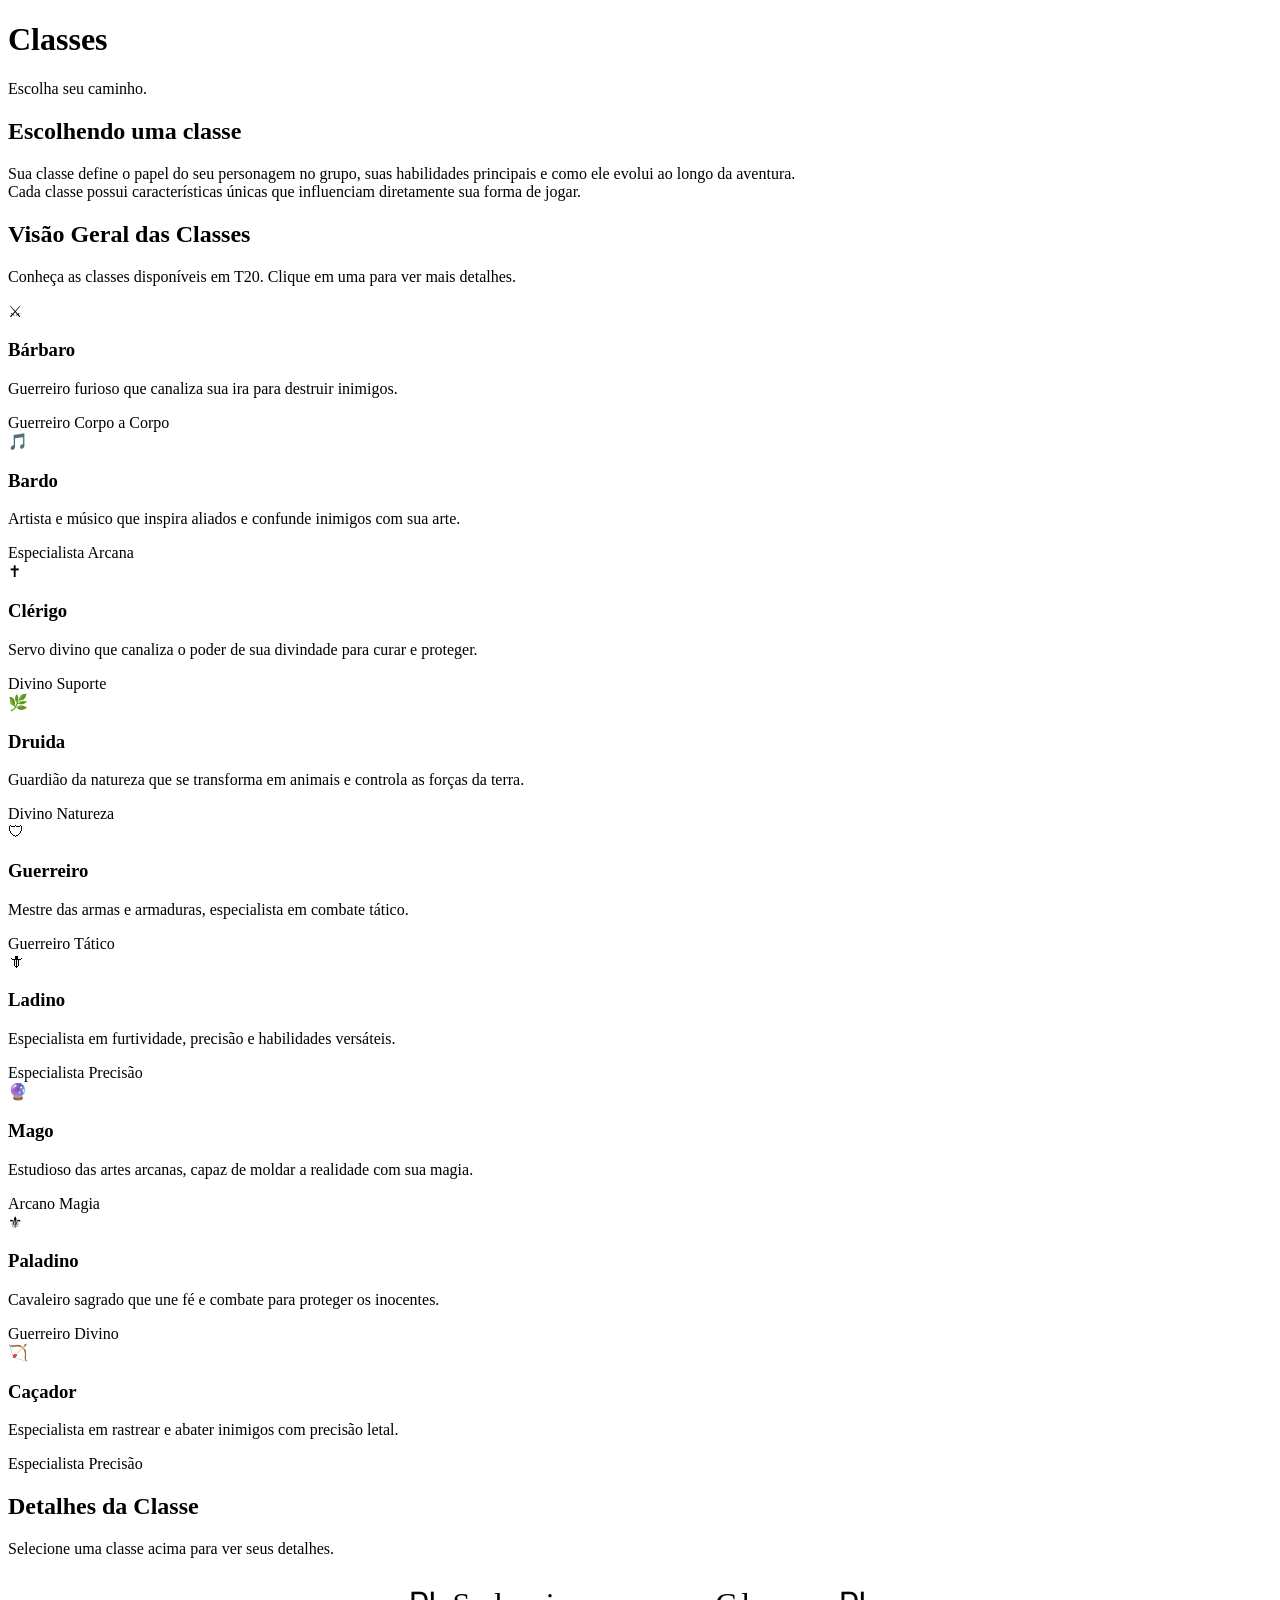
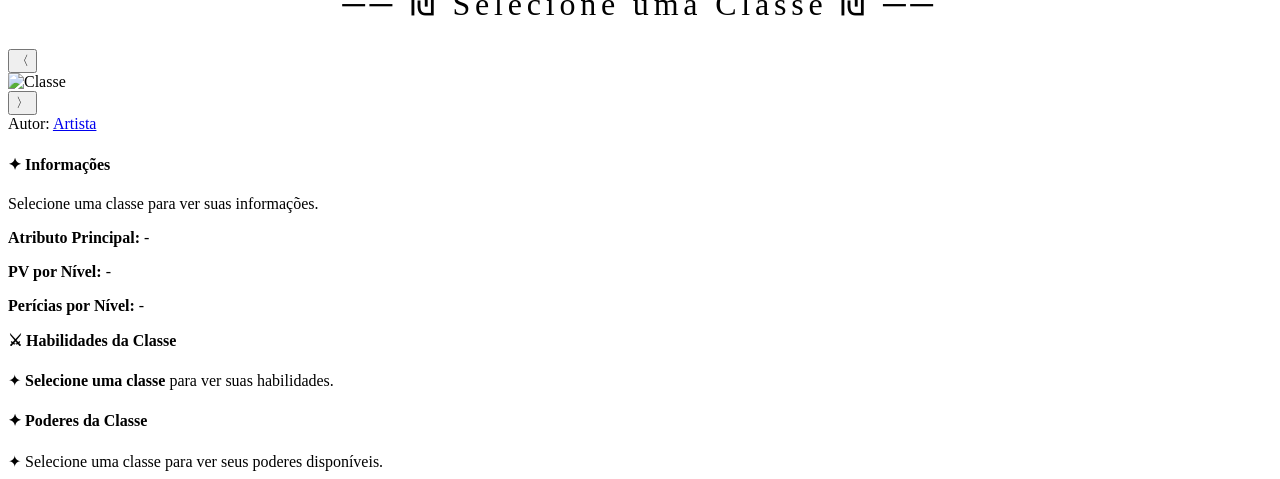
==== commit 04200d31: "fix dos href 7" ====
--- a/pages/classes.html
+++ b/pages/classes.html
@@ -4,8 +4,7 @@
     <meta charset="UTF-8" />
     <meta name="viewport" content="width=device-width, initial-scale=1.0" />
     <title>Classes - Guia T20</title>
-    <link rel="stylesheet" href="/styles/general-styles.css" />
-    <base href="/t20prototipo/">
+    <link rel="stylesheet" href="/t20prototipo/styles/general-styles.css" />
 </head>
 <body>
     <!-- Placeholder para o Header -->
@@ -210,8 +209,8 @@
     <div id="footer-placeholder"></div>
 
     <!-- Scripts -->
-    <script src="/scripts/components.js"></script>
-    <script src="/scripts/main.js"></script>
-    <script src="/scripts/classes.js"></script>
+    <script src="/t20prototipo/scripts/components.js"></script>
+    <script src="/t20prototipo/scripts/main.js"></script>
+    <script src="/t20prototipo/scripts/classes.js"></script>
 </body>
 </html>
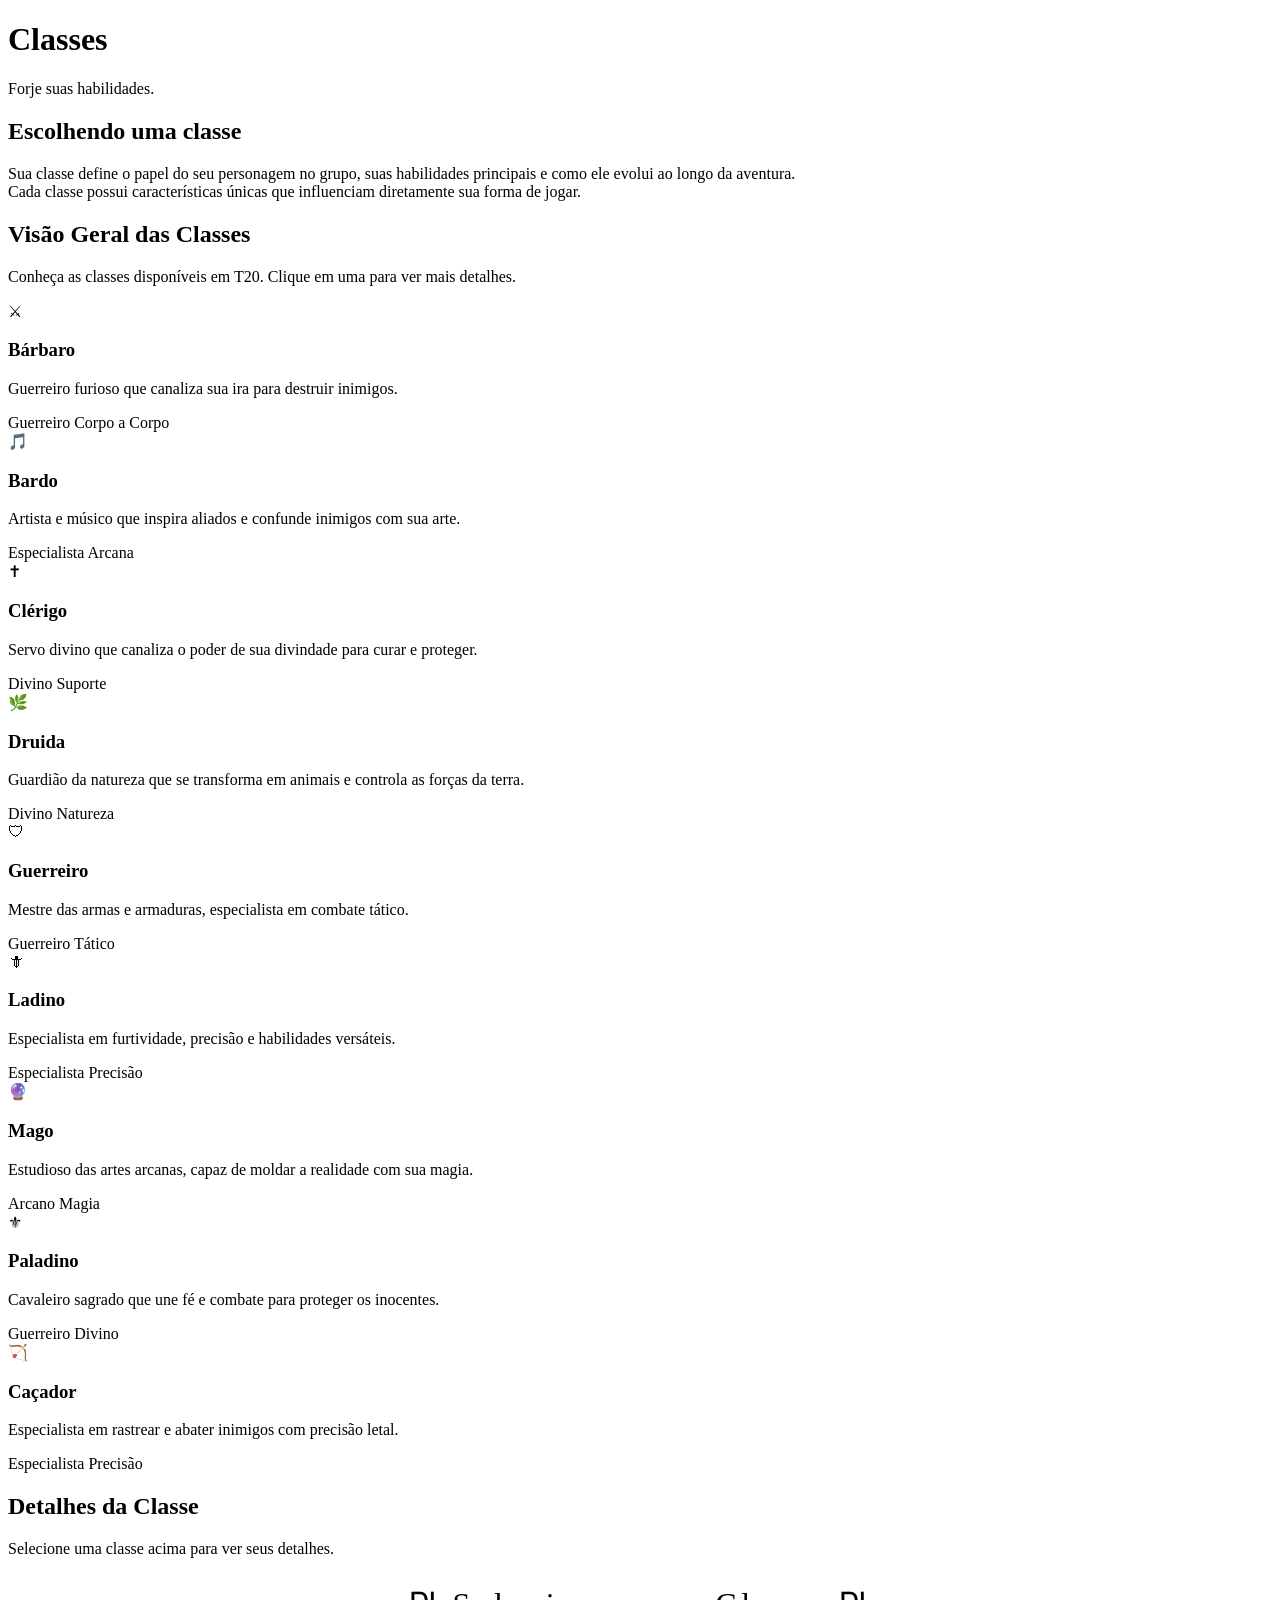
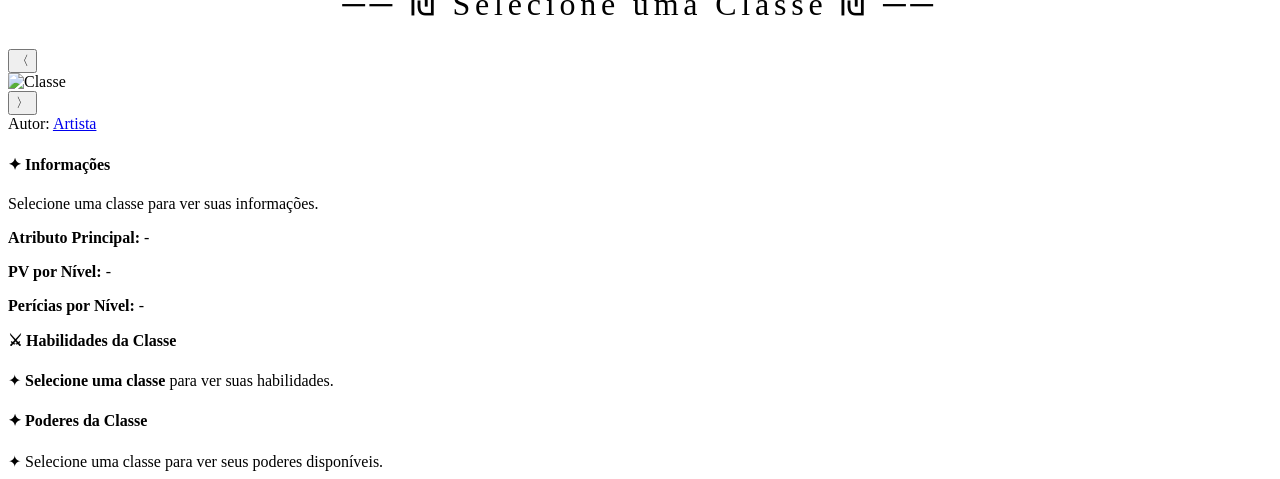
==== commit d9bb8fe1: "Correção final das referências." ====
--- a/pages/classes.html
+++ b/pages/classes.html
@@ -19,7 +19,7 @@
             <div class="page-header">
                 <h1>Classes</h1>
                 <div class="title-divider"></div>
-                <p class="title-subtitle">Escolha seu caminho.</p>
+                <p class="title-subtitle">Forje suas habilidades.</p>
             </div>
 
             <!-- ============================================ -->
@@ -164,8 +164,6 @@
                     <div class="credito-autor" id="classe-credito-autor">
                         Autor: <a href="#" id="classe-credito-link" target="_blank">Artista</a>
                     </div>
-                    
-                    <div class="carousel-dots" id="classe-imagem-dots"></div>
                 </div>
 
                 <!-- Grid de Informações da Classe -->
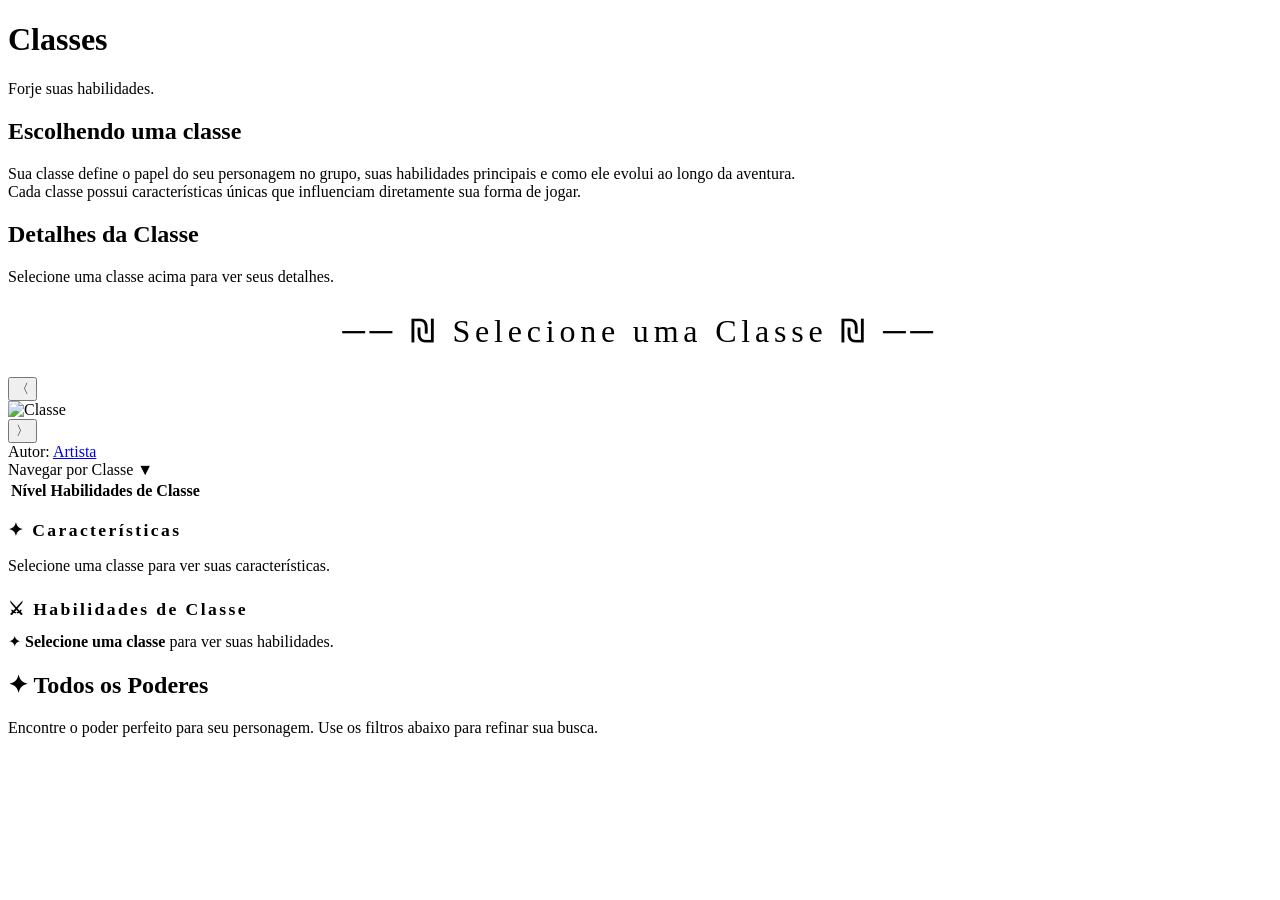
==== commit c0db2f67: "Versão 1.0.1" ====
--- a/pages/classes.html
+++ b/pages/classes.html
@@ -23,7 +23,7 @@
             </div>
 
             <!-- ============================================ -->
-            <!-- Definições iniciais para os jogadores -->
+            <!-- SEÇÃO: VISÃO GERAL -->
             <!-- ============================================ -->
             <section class="general-section">
                 <h2>Escolhendo uma classe</h2>
@@ -34,109 +34,7 @@
             </section>
 
             <!-- ============================================ -->
-            <!-- CARDS DE CLASSES (VISÃO GERAL) -->
-            <!-- ============================================ -->
-            <section class="general-section">
-                <h2>Visão Geral das Classes</h2>
-                <p class="section-description">
-                    Conheça as classes disponíveis em T20. Clique em uma para ver mais detalhes.
-                </p>
-
-                <div class="general-grid max-3">
-                    <div class="feature-card classe-card" data-classe="barbaro">
-                        <div class="feature-icon">⚔</div>
-                        <h3>Bárbaro</h3>
-                        <p>Guerreiro furioso que canaliza sua ira para destruir inimigos.</p>
-                        <div style="margin-top: 0.75rem;">
-                            <span class="tag tag-gold">Guerreiro</span>
-                            <span class="tag tag-silver">Corpo a Corpo</span>
-                        </div>
-                    </div>
-
-                    <div class="feature-card classe-card" data-classe="bardo">
-                        <div class="feature-icon">🎵</div>
-                        <h3>Bardo</h3>
-                        <p>Artista e músico que inspira aliados e confunde inimigos com sua arte.</p>
-                        <div style="margin-top: 0.75rem;">
-                            <span class="tag tag-silver">Especialista</span>
-                            <span class="tag tag-blue">Arcana</span>
-                        </div>
-                    </div>
-
-                    <div class="feature-card classe-card" data-classe="clerigo">
-                        <div class="feature-icon">✝</div>
-                        <h3>Clérigo</h3>
-                        <p>Servo divino que canaliza o poder de sua divindade para curar e proteger.</p>
-                        <div style="margin-top: 0.75rem;">
-                            <span class="tag tag-gold">Divino</span>
-                            <span class="tag tag-blue">Suporte</span>
-                        </div>
-                    </div>
-
-                    <div class="feature-card classe-card" data-classe="druida">
-                        <div class="feature-icon">🌿</div>
-                        <h3>Druida</h3>
-                        <p>Guardião da natureza que se transforma em animais e controla as forças da terra.</p>
-                        <div style="margin-top: 0.75rem;">
-                            <span class="tag tag-gold">Divino</span>
-                            <span class="tag tag-blue">Natureza</span>
-                        </div>
-                    </div>
-
-                    <div class="feature-card classe-card" data-classe="guerreiro">
-                        <div class="feature-icon">🛡</div>
-                        <h3>Guerreiro</h3>
-                        <p>Mestre das armas e armaduras, especialista em combate tático.</p>
-                        <div style="margin-top: 0.75rem;">
-                            <span class="tag tag-gold">Guerreiro</span>
-                            <span class="tag tag-silver">Tático</span>
-                        </div>
-                    </div>
-
-                    <div class="feature-card classe-card" data-classe="ladino">
-                        <div class="feature-icon">🗡</div>
-                        <h3>Ladino</h3>
-                        <p>Especialista em furtividade, precisão e habilidades versáteis.</p>
-                        <div style="margin-top: 0.75rem;">
-                            <span class="tag tag-silver">Especialista</span>
-                            <span class="tag tag-silver">Precisão</span>
-                        </div>
-                    </div>
-
-                    <div class="feature-card classe-card" data-classe="mago">
-                        <div class="feature-icon">🔮</div>
-                        <h3>Mago</h3>
-                        <p>Estudioso das artes arcanas, capaz de moldar a realidade com sua magia.</p>
-                        <div style="margin-top: 0.75rem;">
-                            <span class="tag tag-blue">Arcano</span>
-                            <span class="tag tag-blue">Magia</span>
-                        </div>
-                    </div>
-
-                    <div class="feature-card classe-card" data-classe="paladino">
-                        <div class="feature-icon">⚜</div>
-                        <h3>Paladino</h3>
-                        <p>Cavaleiro sagrado que une fé e combate para proteger os inocentes.</p>
-                        <div style="margin-top: 0.75rem;">
-                            <span class="tag tag-gold">Guerreiro</span>
-                            <span class="tag tag-gold">Divino</span>
-                        </div>
-                    </div>
-
-                    <div class="feature-card classe-card" data-classe="caçador">
-                        <div class="feature-icon">🏹</div>
-                        <h3>Caçador</h3>
-                        <p>Especialista em rastrear e abater inimigos com precisão letal.</p>
-                        <div style="margin-top: 0.75rem;">
-                            <span class="tag tag-silver">Especialista</span>
-                            <span class="tag tag-silver">Precisão</span>
-                        </div>
-                    </div>
-                </div>
-            </section>
-
-            <!-- ============================================ -->
-            <!-- DETALHES DA CLASSE SELECIONADA -->
+            <!-- SEÇÃO: DETALHES DA CLASSE -->
             <!-- ============================================ -->
             <section class="general-section">
                 <h2>Detalhes da Classe</h2>
@@ -151,54 +49,104 @@
                     </h2>
                 </div>
 
-                <!-- Carousel de Imagens da Classe -->
-                <div class="raca-imagem-carousel" id="classe-imagem-carousel">
-                    <button class="carousel-btn prev" id="classe-imagem-prev" aria-label="Anterior">〈</button>
-                    <div class="carousel-track" id="classe-imagem-track">
-                        <div class="carousel-slide">
-                            <img src="/imgs/banner/classe-placeholder.jpg" alt="Classe" />
+                <!-- ============================================ -->
+                <!-- CAROUSEL DE IMAGENS (TOPO) -->
+                <!-- ============================================ -->
+                <div class="raca-imagem-wrapper">
+                    <div class="raca-imagem-carousel" id="classe-imagem-carousel">
+                        <button class="carousel-btn prev" id="classe-imagem-prev" aria-label="Anterior">〈</button>
+                        <div class="carousel-track" id="classe-imagem-track">
+                            <div class="carousel-slide">
+                                <img src="/t20prototipo/imgs/banner/Temporario.jpg" alt="Classe" />
+                            </div>
                         </div>
-                    </div>
-                    <button class="carousel-btn next" id="classe-imagem-next" aria-label="Próximo">〉</button>
-                    
-                    <div class="credito-autor" id="classe-credito-autor">
-                        Autor: <a href="#" id="classe-credito-link" target="_blank">Artista</a>
+                        <button class="carousel-btn next" id="classe-imagem-next" aria-label="Próximo">〉</button>
+                        
+                        <div class="credito-autor" id="classe-credito-autor">
+                            Autor: <a href="#" id="classe-credito-link" target="_blank">Artista</a>
+                        </div>
                     </div>
                 </div>
 
-                <!-- Grid de Informações da Classe -->
-                <div class="raca-info-grid" id="classe-info-grid">
-                    <!-- Coluna Esquerda: Informações Básicas -->
-                    <div class="raca-info-col" id="classe-info-col">
-                        <h4>✦ Informações</h4>
-                        <p id="classe-descricao">
-                            Selecione uma classe para ver suas informações.
-                        </p>
-                        <div class="modificadores-box">
-                            <p><strong style="color: var(--gold);">Atributo Principal:</strong> <span id="classe-atributo">-</span></p>
-                            <p><strong style="color: var(--gold);">PV por Nível:</strong> <span id="classe-pv">-</span></p>
-                            <p><strong style="color: var(--gold);">Perícias por Nível:</strong> <span id="classe-pericias">-</span></p>
+                <!-- ============================================ -->
+                <!-- DROPDOWN DE NAVEGAÇÃO RÁPIDA -->
+                <!-- ============================================ -->
+                <div class="raca-dropdown" id="raca-dropdown">
+                    <div class="raca-dropdown" id="classe-dropdown">
+                        <div class="raca-dropdown-header" id="classe-dropdown-header">
+                            <span>Navegar por Classe</span>
+                            <span class="seta" id="classe-dropdown-seta">▼</span>
                         </div>
-                        <h4 style="margin-top: 1rem;">⚔ Habilidades da Classe</h4>
-                        <div id="classe-habilidades">
-                            <div class="raca-habilidade-item">
-                                <span class="bullet">✦</span>
-                                <span><strong>Selecione uma classe</strong> para ver suas habilidades.</span>
+                        <div class="raca-dropdown-content" id="classe-dropdown-content">
+                            <!-- Preenchido via JS -->
+                        </div>
+                    </div>
+                </div>
+
+                <!-- ============================================ -->
+                <!-- LAYOUT ESTILO LIVRO (TEXTO + TABELA) -->
+                <!-- ============================================ -->
+                <div class="classe-livro">
+                    
+                    <!-- TABELA DE PROGRESSÃO (FLUTUA À DIREITA) -->
+                    <div class="classe-tabela-wrapper">
+                        <div class="table-container table-compact">
+                            <table id="classe-tabela-progressao">
+                                <thead>
+                                    <tr>
+                                        <th class="col-center">Nível</th>
+                                        <th>Habilidades de Classe</th>
+                                    </tr>
+                                </thead>
+                                <tbody id="classe-tabela-corpo">
+                                    <!-- Preenchido via JS -->
+                                </tbody>
+                            </table>
+                        </div>
+                    </div>
+
+                    <!-- TEXTO (FLUI AO REDOR DA TABELA) -->
+                    <div class="classe-texto">
+                        <!-- Características Básicas -->
+                        <div class="classe-caracteristicas">
+                            <h3 style="color: var(--gold); font-size: 1.1rem; letter-spacing: 0.15rem; margin-bottom: 0.75rem;">✦ Características</h3>
+                            <div id="classe-caracteristicas-content">
+                                <p style="color: var(--text-muted);">Selecione uma classe para ver suas características.</p>
+                            </div>
+                        </div>
+
+                        <!-- Habilidades da Classe -->
+                        <div class="classe-habilidades-lista">
+                            <h3 style="color: var(--gold); font-size: 1.1rem; letter-spacing: 0.15rem; margin: 1.5rem 0 0.75rem 0;">⚔ Habilidades de Classe</h3>
+                            <div id="classe-habilidades">
+                                <div class="raca-habilidade-item">
+                                    <span class="bullet">✦</span>
+                                    <span><strong>Selecione uma classe</strong> para ver suas habilidades.</span>
+                                </div>
                             </div>
                         </div>
                     </div>
 
-                    <!-- Coluna Direita: Poderes da Classe -->
-                    <div class="raca-info-col" id="classe-poderes-col">
-                        <h4>✦ Poderes da Classe</h4>
-                        <div class="raca-poder-lista" id="classe-poderes">
-                            <div class="raca-poder-item">
-                                <span class="poder-nome">✦ Selecione uma classe</span>
-                                <span class="poder-descricao">para ver seus poderes disponíveis.</span>
-                            </div>
-                        </div>
+                </div>
+
+                <!-- ============================================ -->
+                <!-- PODERES DE CLASSE (PLACEHOLDER) -->
+                <!-- ============================================ -->
+                <section class="general-section">
+                    <h2>✦ Todos os Poderes</h2>
+                    <p class="section-description">
+                        Encontre o poder perfeito para seu personagem. Use os filtros abaixo para refinar sua busca.
+                    </p>
+
+                    <!-- Sistema de Filtro -->
+                    <div class="filter-system">
+                        <!-- Barra de Filtros (gerada pelo JS) -->
+                        <div class="filter-bar" id="filter-bar"></div>
+                        
+                        <!-- Resultados (gerados pelo JS) -->
+                        <div class="filter-results" id="poderes-container"></div>
                     </div>
-                </div>
+                </section>
             </section>
         </div>
     </main>
@@ -209,6 +157,17 @@
     <!-- Scripts -->
     <script src="/t20prototipo/scripts/components.js"></script>
     <script src="/t20prototipo/scripts/main.js"></script>
+
+    <!-- 1. Primeiro o sistema de filtro -->
+    <script src="/t20prototipo/scripts/filters/filter-system.js"></script>
+
+    <!-- 2. Depois os dados -->
+    <script src="/t20prototipo/scripts/filters/class-powers.js"></script>
+    <script src="/t20prototipo/scripts/filters/combat-powers.js"></script>
+    <script src="/t20prototipo/scripts/filters/fate-powers.js"></script>
+
+    <!-- 3. Por último a página (que usa FilterSystem e os dados) -->
     <script src="/t20prototipo/scripts/classes.js"></script>
+    <script src="/t20prototipo/scripts/pages/powers-filter-init.js"></script>
 </body>
 </html>
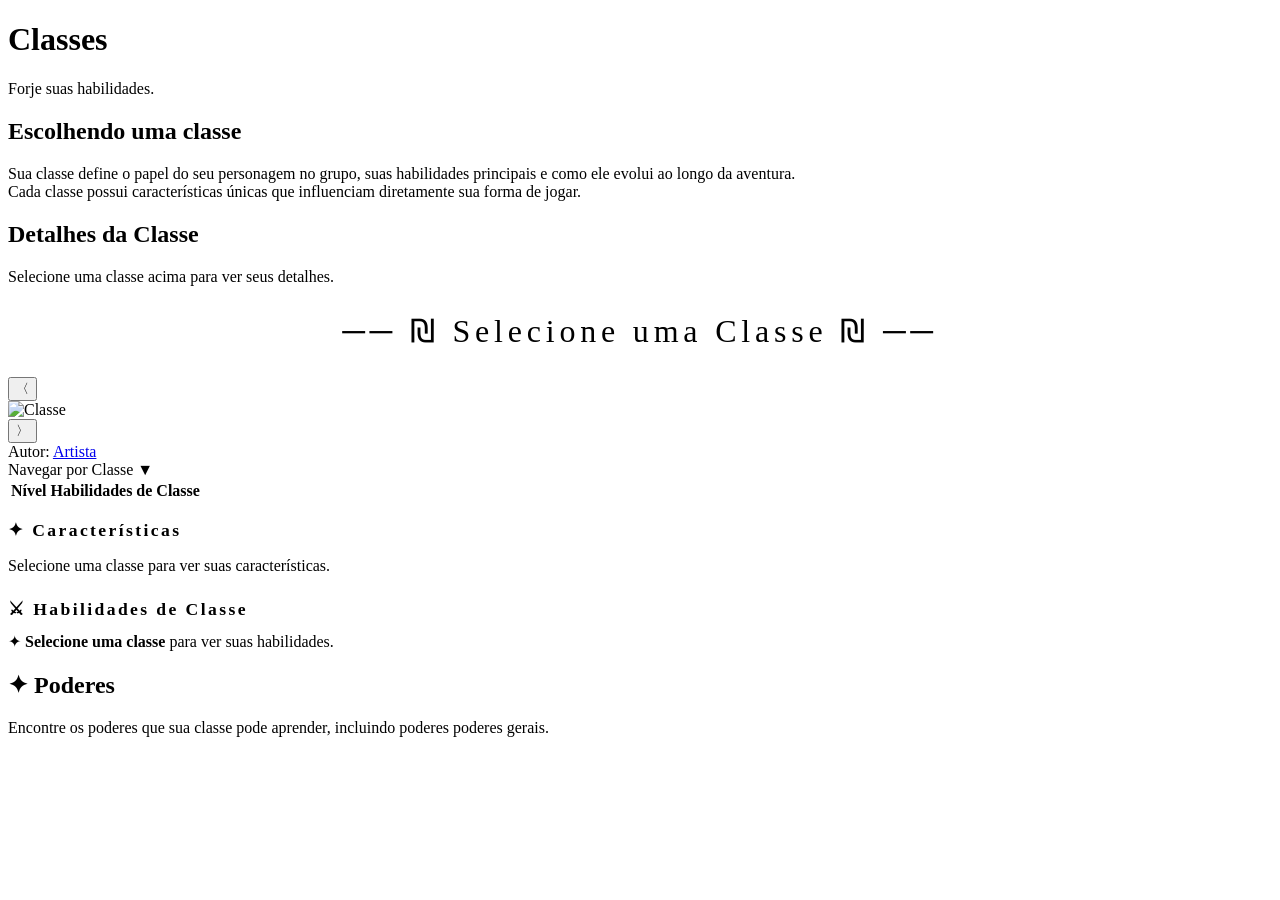
==== commit eaa0d343: "Versão 1.0.1" ====
--- a/pages/classes.html
+++ b/pages/classes.html
@@ -133,9 +133,9 @@
                 <!-- PODERES DE CLASSE (PLACEHOLDER) -->
                 <!-- ============================================ -->
                 <section class="general-section">
-                    <h2>✦ Todos os Poderes</h2>
+                    <h2>✦ Poderes</h2>
                     <p class="section-description">
-                        Encontre o poder perfeito para seu personagem. Use os filtros abaixo para refinar sua busca.
+                        Encontre os poderes que sua classe pode aprender, incluindo poderes poderes gerais.
                     </p>
 
                     <!-- Sistema de Filtro -->
@@ -159,15 +159,13 @@
     <script src="/t20prototipo/scripts/main.js"></script>
 
     <!-- 1. Primeiro o sistema de filtro -->
-    <script src="/t20prototipo/scripts/filters/filter-system.js"></script>
+    <script src="/t20prototipo/scripts/filter/filter-system.js"></script>
 
     <!-- 2. Depois os dados -->
-    <script src="/t20prototipo/scripts/filters/class-powers.js"></script>
-    <script src="/t20prototipo/scripts/filters/combat-powers.js"></script>
-    <script src="/t20prototipo/scripts/filters/fate-powers.js"></script>
+    <script src="/t20prototipo/scripts/filter/class-powers.js"></script>
+    <script src="/t20prototipo/scripts/filter/general-powers.js"></script>
 
     <!-- 3. Por último a página (que usa FilterSystem e os dados) -->
     <script src="/t20prototipo/scripts/classes.js"></script>
-    <script src="/t20prototipo/scripts/pages/powers-filter-init.js"></script>
 </body>
 </html>
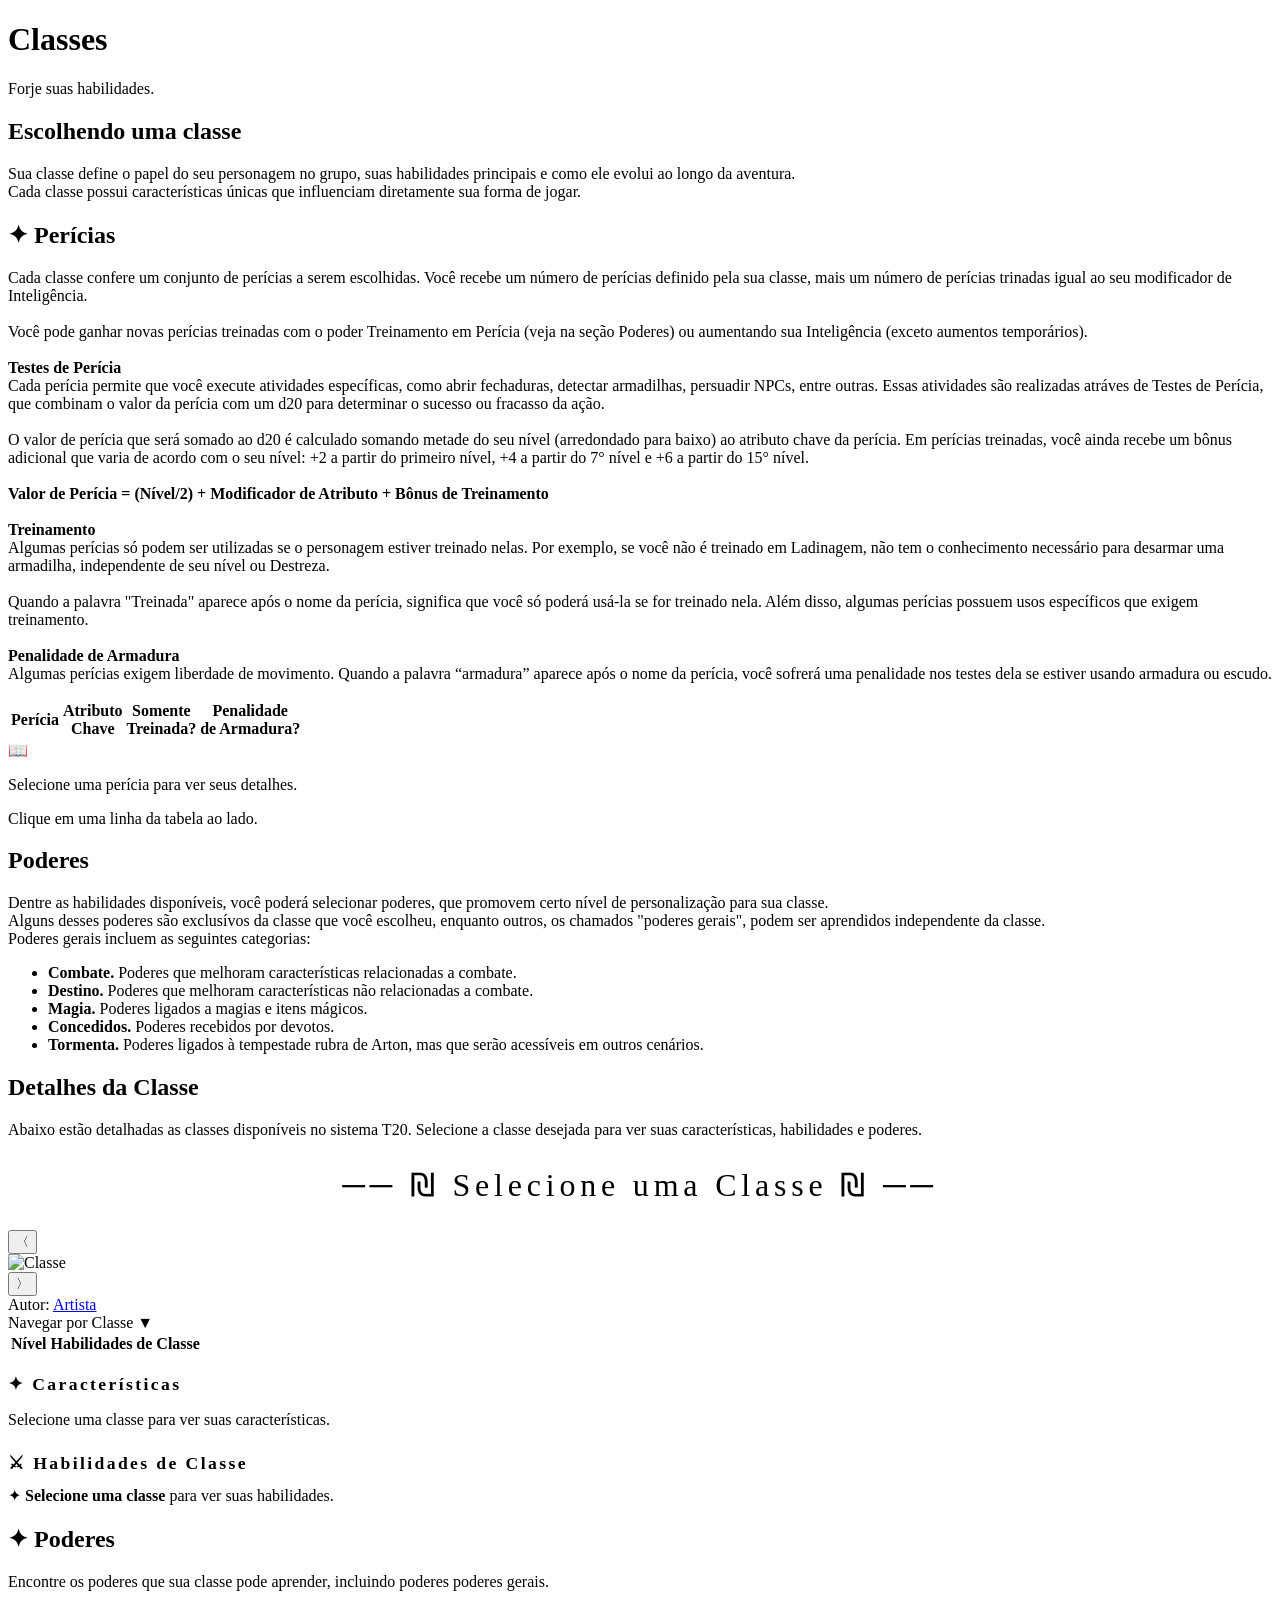
==== commit 800e4737: "Versão 1.0.2" ====
--- a/pages/classes.html
+++ b/pages/classes.html
@@ -25,7 +25,7 @@
             <!-- ============================================ -->
             <!-- SEÇÃO: VISÃO GERAL -->
             <!-- ============================================ -->
-            <section class="general-section">
+            <section class="general-section" style="margin-bottom: 1rem;">
                 <h2>Escolhendo uma classe</h2>
                 <p class="section-description">
                     Sua classe define o papel do seu personagem no grupo, suas habilidades principais e como ele evolui ao longo da aventura.
@@ -34,12 +34,97 @@
             </section>
 
             <!-- ============================================ -->
+            <!-- SEÇÃO: PERÍCIAS -->
+            <!-- ============================================ -->
+
+            <section class="general-section" style="margin-bottom: 1rem;">
+                <h2>✦ Perícias</h2>
+                <p class="section-description">
+                    Cada classe confere um conjunto de perícias a serem escolhidas. Você recebe um número de perícias definido pela sua classe, mais um número de perícias trinadas igual ao seu modificador de Inteligência.
+                    <br><br>
+                    Você pode ganhar novas perícias treinadas com o poder Treinamento em Perícia (veja na seção Poderes) ou aumentando sua Inteligência (exceto aumentos temporários).
+                    <br><br>
+
+                    <strong style="color: var(--gold);">Testes de Perícia</strong>
+                    <br>
+                    Cada perícia permite que você execute atividades específicas, como abrir fechaduras, detectar armadilhas, persuadir NPCs, entre outras. Essas atividades são realizadas atráves de Testes de Perícia, que combinam o valor da perícia com um d20 para determinar o sucesso ou fracasso da ação.
+                    <br><br>
+                    O valor de perícia que será somado ao d20 é calculado somando metade do seu nível (arredondado para baixo) ao atributo chave da perícia. Em perícias treinadas, você ainda recebe um bônus adicional que varia de acordo com o seu nível: +2 a partir do primeiro nível, +4 a partir do 7° nível e +6 a partir do 15° nível.
+                    <br><br>
+                    <strong style="color: var(--silver);">Valor de Perícia = (Nível/2) + Modificador de Atributo + Bônus de Treinamento</strong>
+                    <br><br>
+                    
+                    <strong style="color: var(--gold);">Treinamento</strong>
+                    <br>
+                    Algumas perícias só podem ser utilizadas se o personagem estiver treinado nelas. Por exemplo, se você não é treinado em Ladinagem, não tem o conhecimento necessário para desarmar uma armadilha, independente de seu nível ou Destreza.
+                    <br><br>
+                    Quando a palavra "Treinada" aparece após o nome da perícia, significa que você só poderá usá-la se for treinado nela. Além disso, algumas perícias possuem usos específicos que exigem treinamento.
+                    <br><br>
+                    <strong style="color: var(--gold);">Penalidade de Armadura</strong>
+                    <br>
+                    Algumas perícias exigem liberdade de movimento. Quando a palavra “armadura” aparece após o nome da perícia, você sofrerá uma penalidade nos testes dela se estiver usando armadura ou escudo. 
+                </p>
+
+                <div class="pericias-container">
+                    <!-- Lado Esquerdo: Tabela -->
+                    <div class="pericias-tabela-wrapper">
+                        <div class="table-container">
+                            <table>
+                                <thead>
+                                    <tr>
+                                        <th>Perícia</th>
+                                        <th class="col-center">Atributo<br>Chave</th>
+                                        <th class="col-center">Somente<br>Treinada?</th>
+                                        <th class="col-center">Penalidade<br>de Armadura?</th>
+                                    </tr>
+                                </thead>
+                                <tbody id="pericias-tabela-corpo">
+                                    <!-- Preenchido via JS -->
+                                </tbody>
+                            </table>
+                        </div>
+                    </div>
+
+                    <!-- Lado Direito: Conteúdo da Perícia -->
+                    <div class="pericias-conteudo-wrapper" id="pericias-conteudo">
+                        <div class="pericia-empty-state">
+                            <span>📖</span>
+                            <p>Selecione uma perícia para ver seus detalhes.</p>
+                            <p>Clique em uma linha da tabela ao lado.</p>
+                        </div>
+                    </div>
+                </div>
+            </section>
+
+            <!-- ============================================ -->
+            <!-- SEÇÃO: PODERES -->
+            <!-- ============================================ -->
+            <section class="general-section">
+                <h2>Poderes</h2>
+                <p class="section-description">
+                    Dentre as habilidades disponíveis, você poderá selecionar poderes, que promovem certo nível de personalização para sua classe.
+                    <br>
+                    Alguns desses poderes são exclusívos da classe que você escolheu, enquanto outros, os chamados "poderes gerais", podem ser aprendidos independente da classe.
+                    <br>
+                    Poderes gerais incluem as seguintes categorias:
+                </p>
+
+                <ul>
+                    <li><strong>Combate.</strong> Poderes que melhoram características relacionadas a combate.</li> 
+                    <li><strong>Destino.</strong> Poderes que melhoram características não relacionadas a combate.</li> 
+                    <li><strong>Magia.</strong> Poderes ligados a magias e itens mágicos.</li> 
+                    <li><strong>Concedidos.</strong> Poderes recebidos por devotos.</li> 
+                    <li><strong>Tormenta.</strong> Poderes ligados à tempestade rubra de Arton, mas que serão acessíveis em outros cenários.</li> 
+                </ul>
+            </section>
+
+            <!-- ============================================ -->
             <!-- SEÇÃO: DETALHES DA CLASSE -->
             <!-- ============================================ -->
             <section class="general-section">
                 <h2>Detalhes da Classe</h2>
                 <p class="section-description" id="classe-detalhe-desc">
-                    Selecione uma classe acima para ver seus detalhes.
+                    Abaixo estão detalhadas as classes disponíveis no sistema T20. Selecione a classe desejada para ver suas características, habilidades e poderes.
                 </p>
 
                 <!-- Título da Classe com Enfeites -->
@@ -157,6 +242,7 @@
     <!-- Scripts -->
     <script src="/t20prototipo/scripts/components.js"></script>
     <script src="/t20prototipo/scripts/main.js"></script>
+    <script src="/t20prototipo/scripts/skills.js"></script>
 
     <!-- 1. Primeiro o sistema de filtro -->
     <script src="/t20prototipo/scripts/filter/filter-system.js"></script>
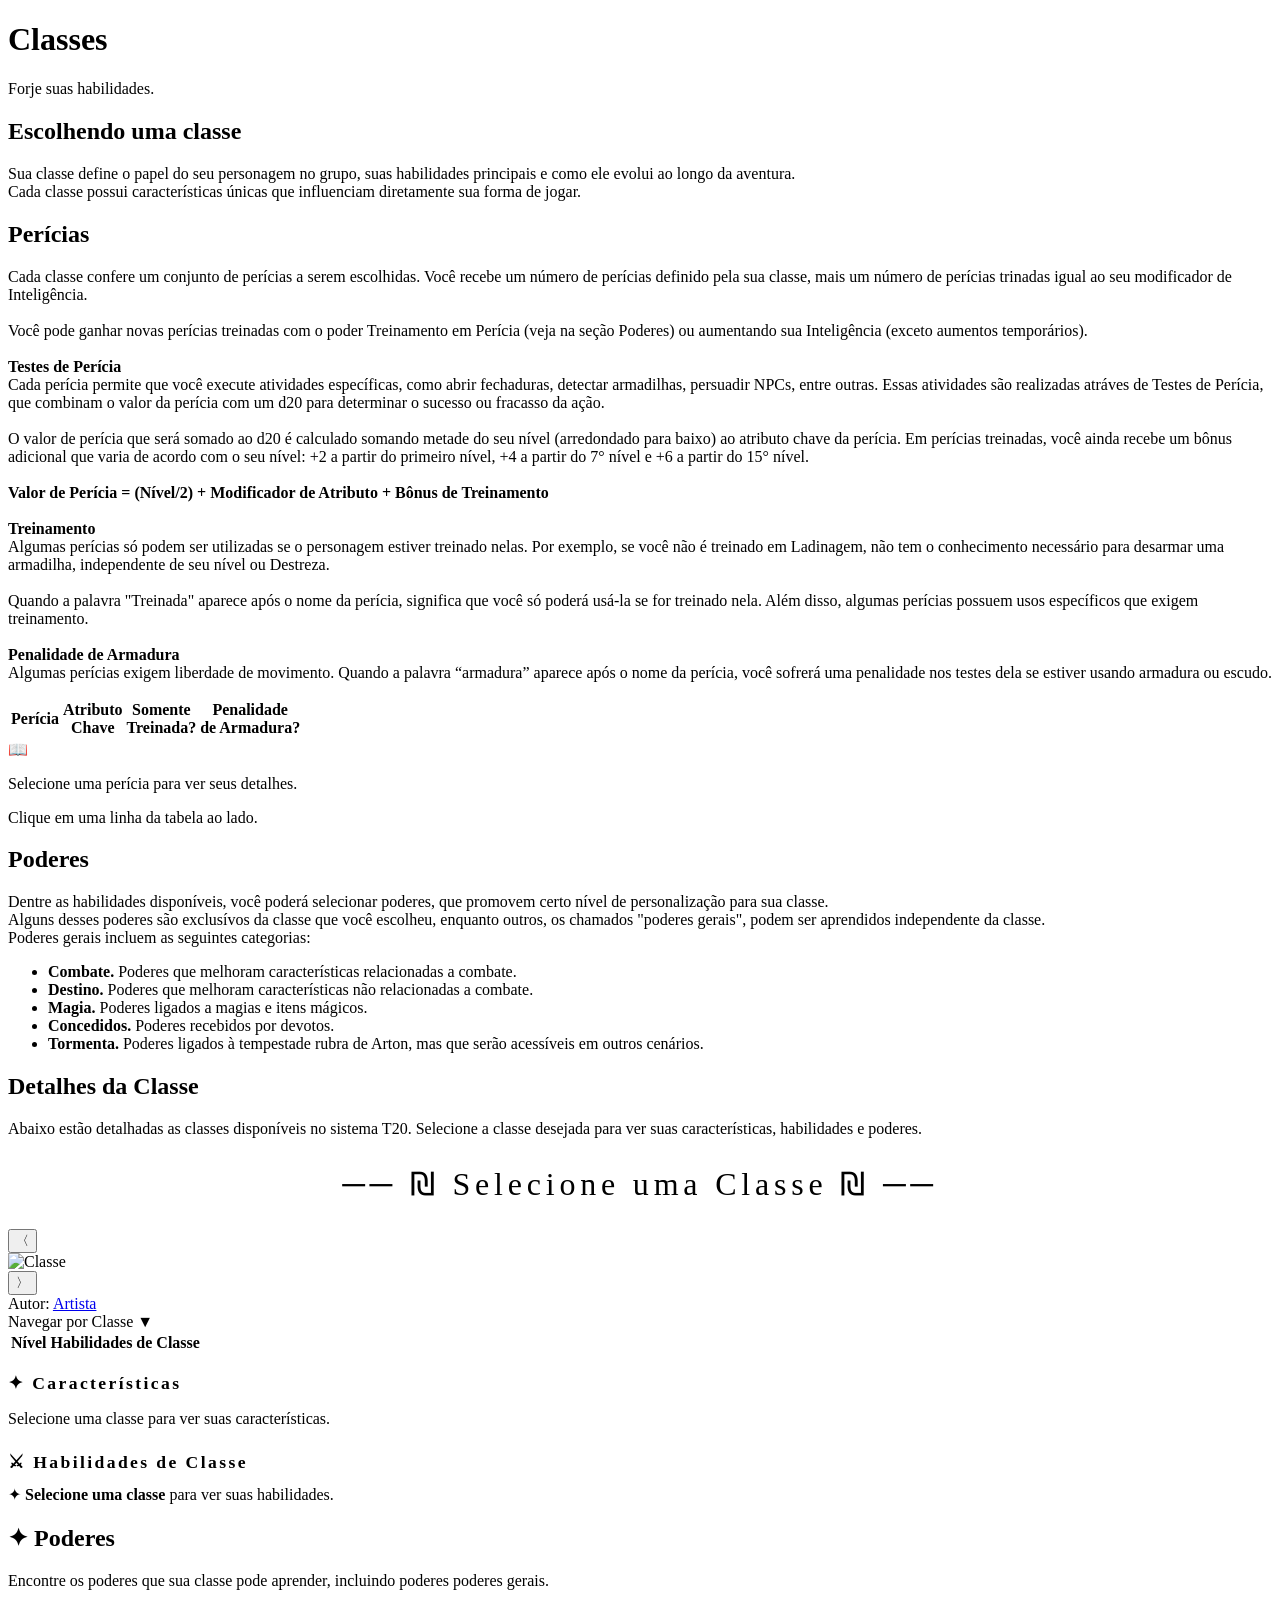
==== commit 2adb3e1a: "Página de origens" ====
--- a/pages/classes.html
+++ b/pages/classes.html
@@ -38,7 +38,7 @@
             <!-- ============================================ -->
 
             <section class="general-section" style="margin-bottom: 1rem;">
-                <h2>✦ Perícias</h2>
+                <h2>Perícias</h2>
                 <p class="section-description">
                     Cada classe confere um conjunto de perícias a serem escolhidas. Você recebe um número de perícias definido pela sua classe, mais um número de perícias trinadas igual ao seu modificador de Inteligência.
                     <br><br>
